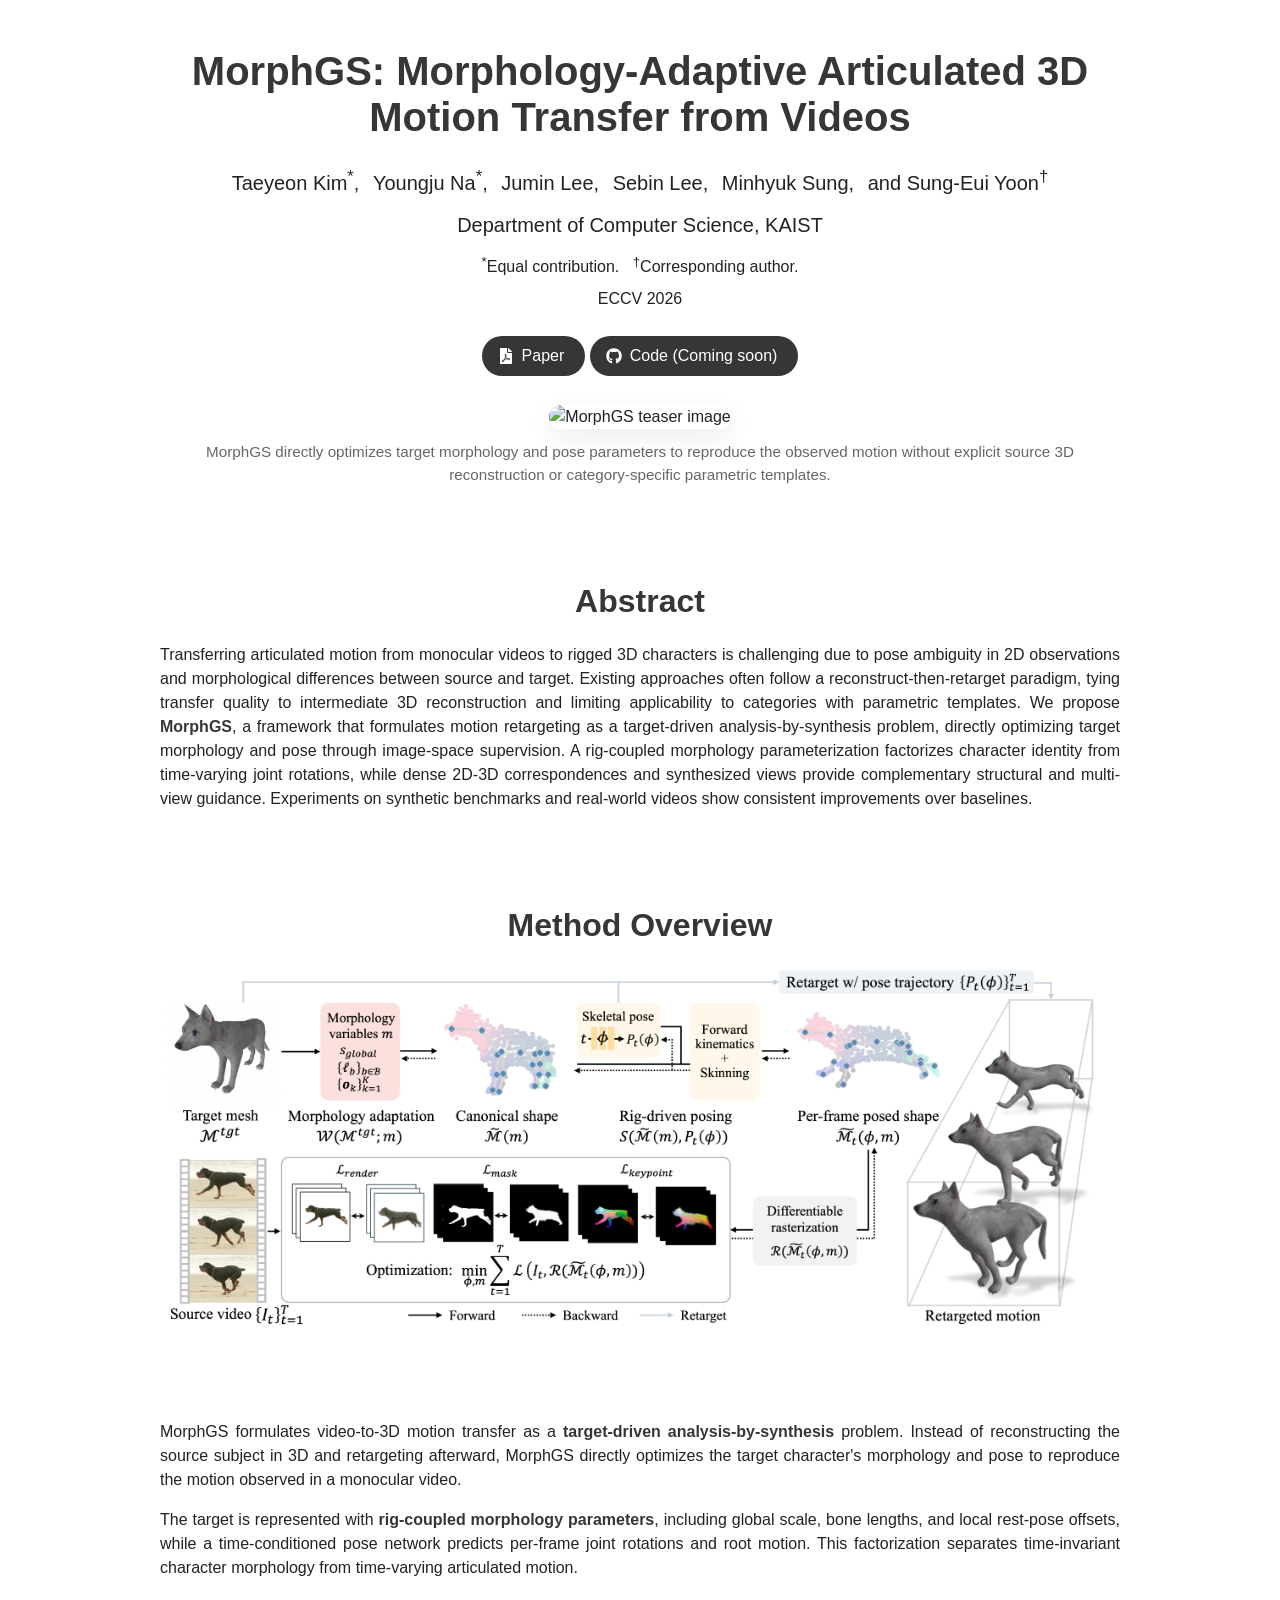
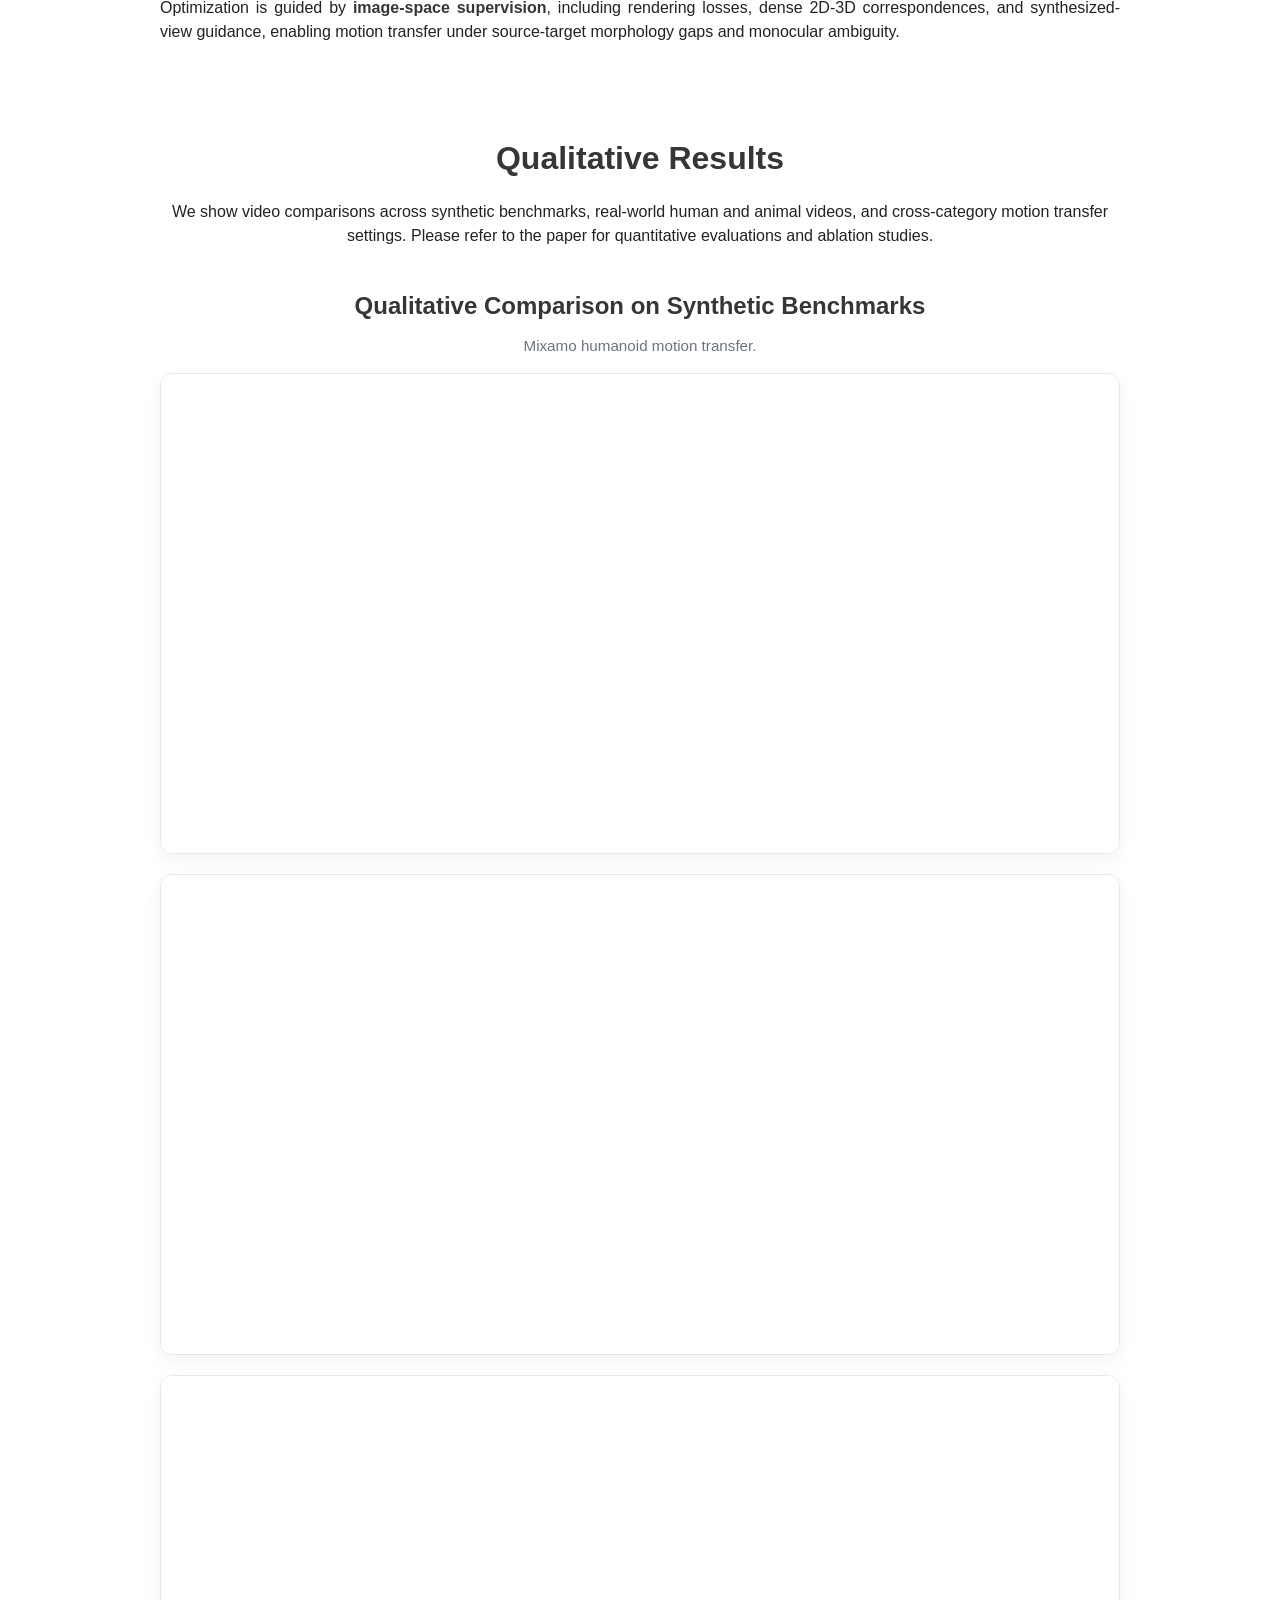
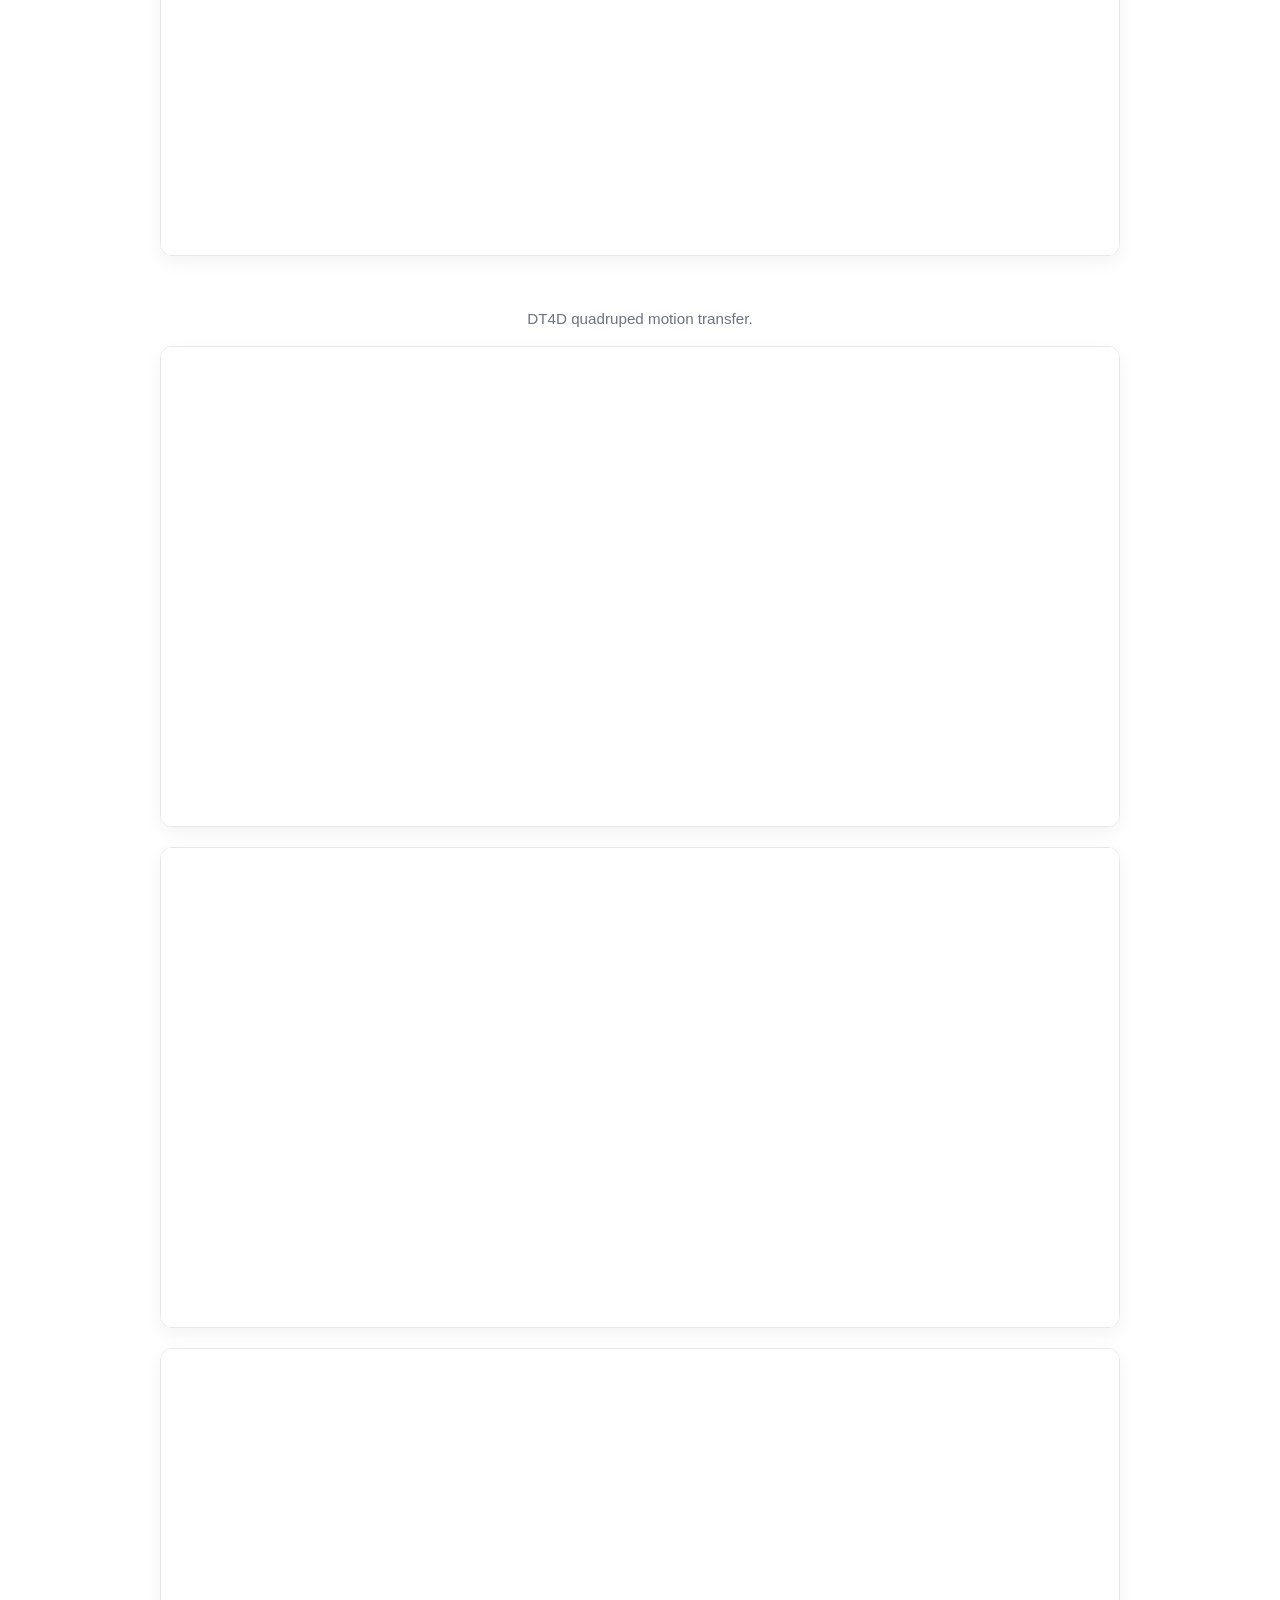
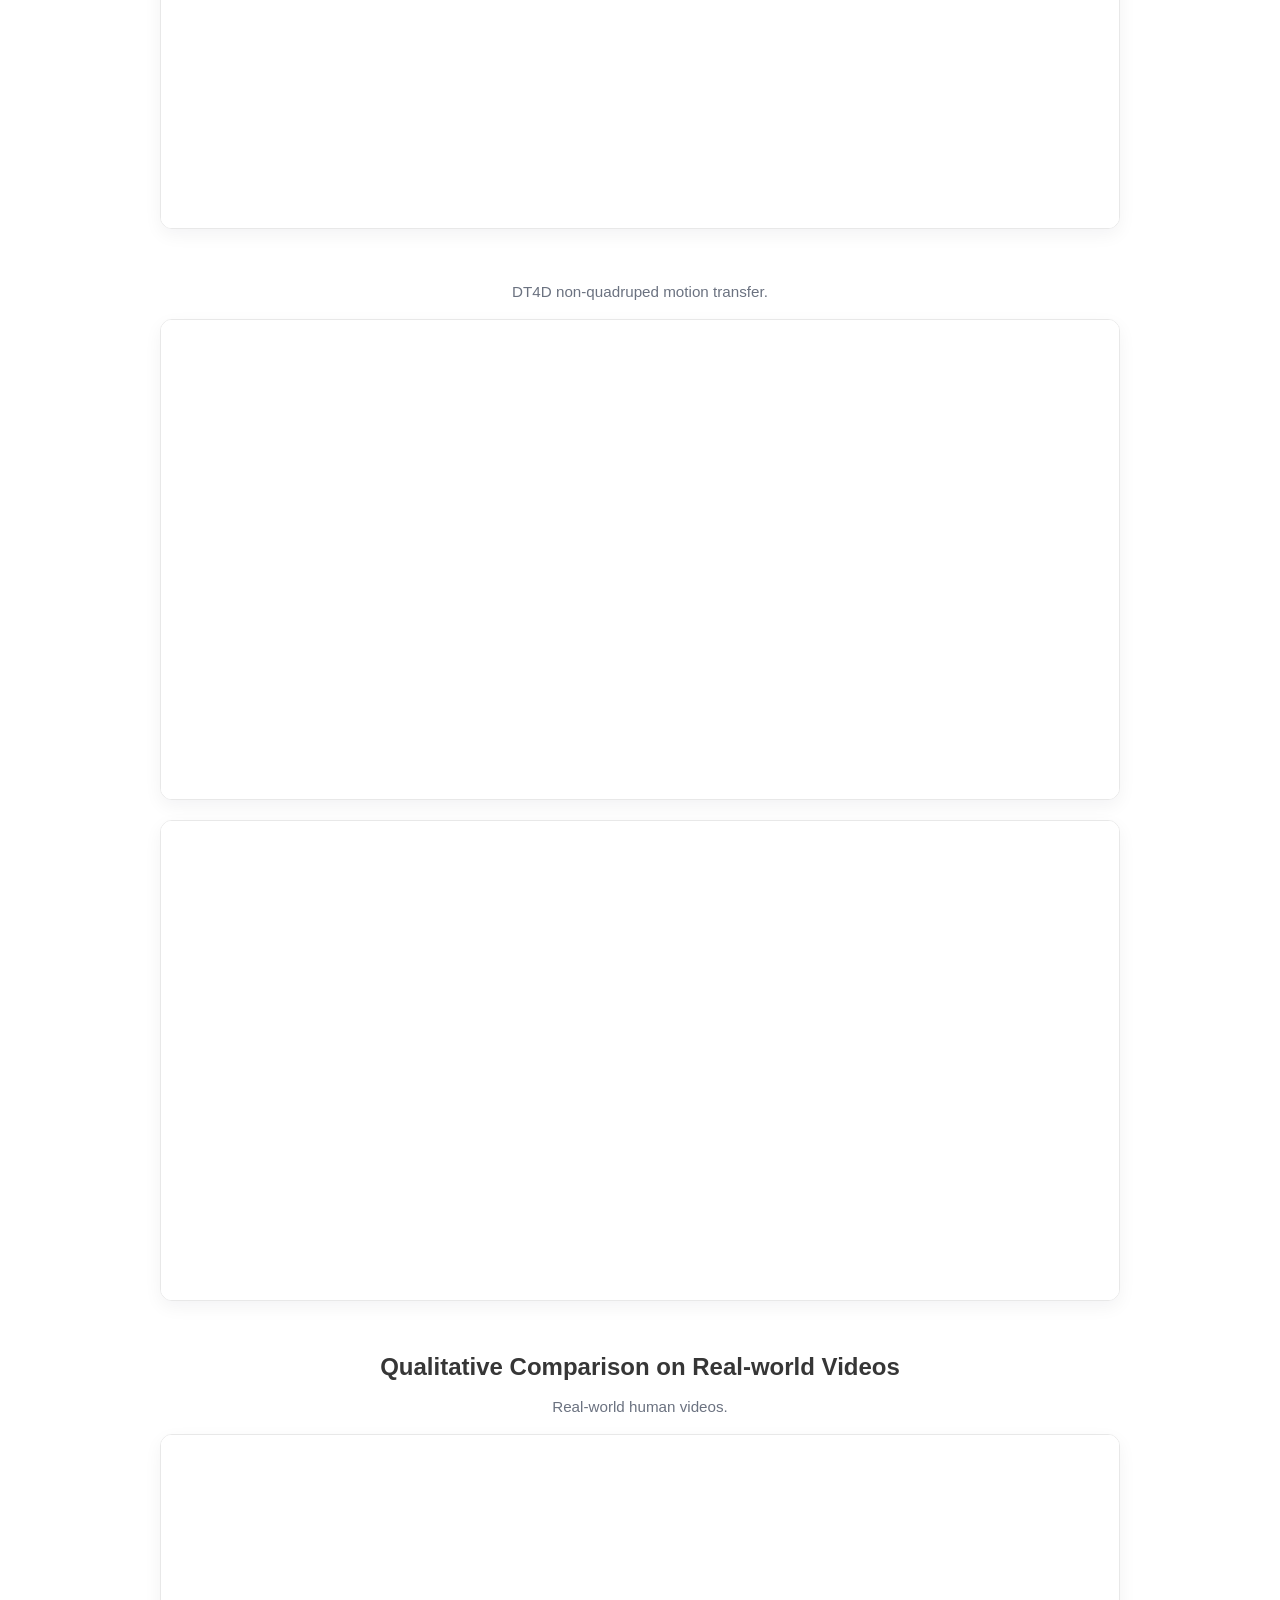
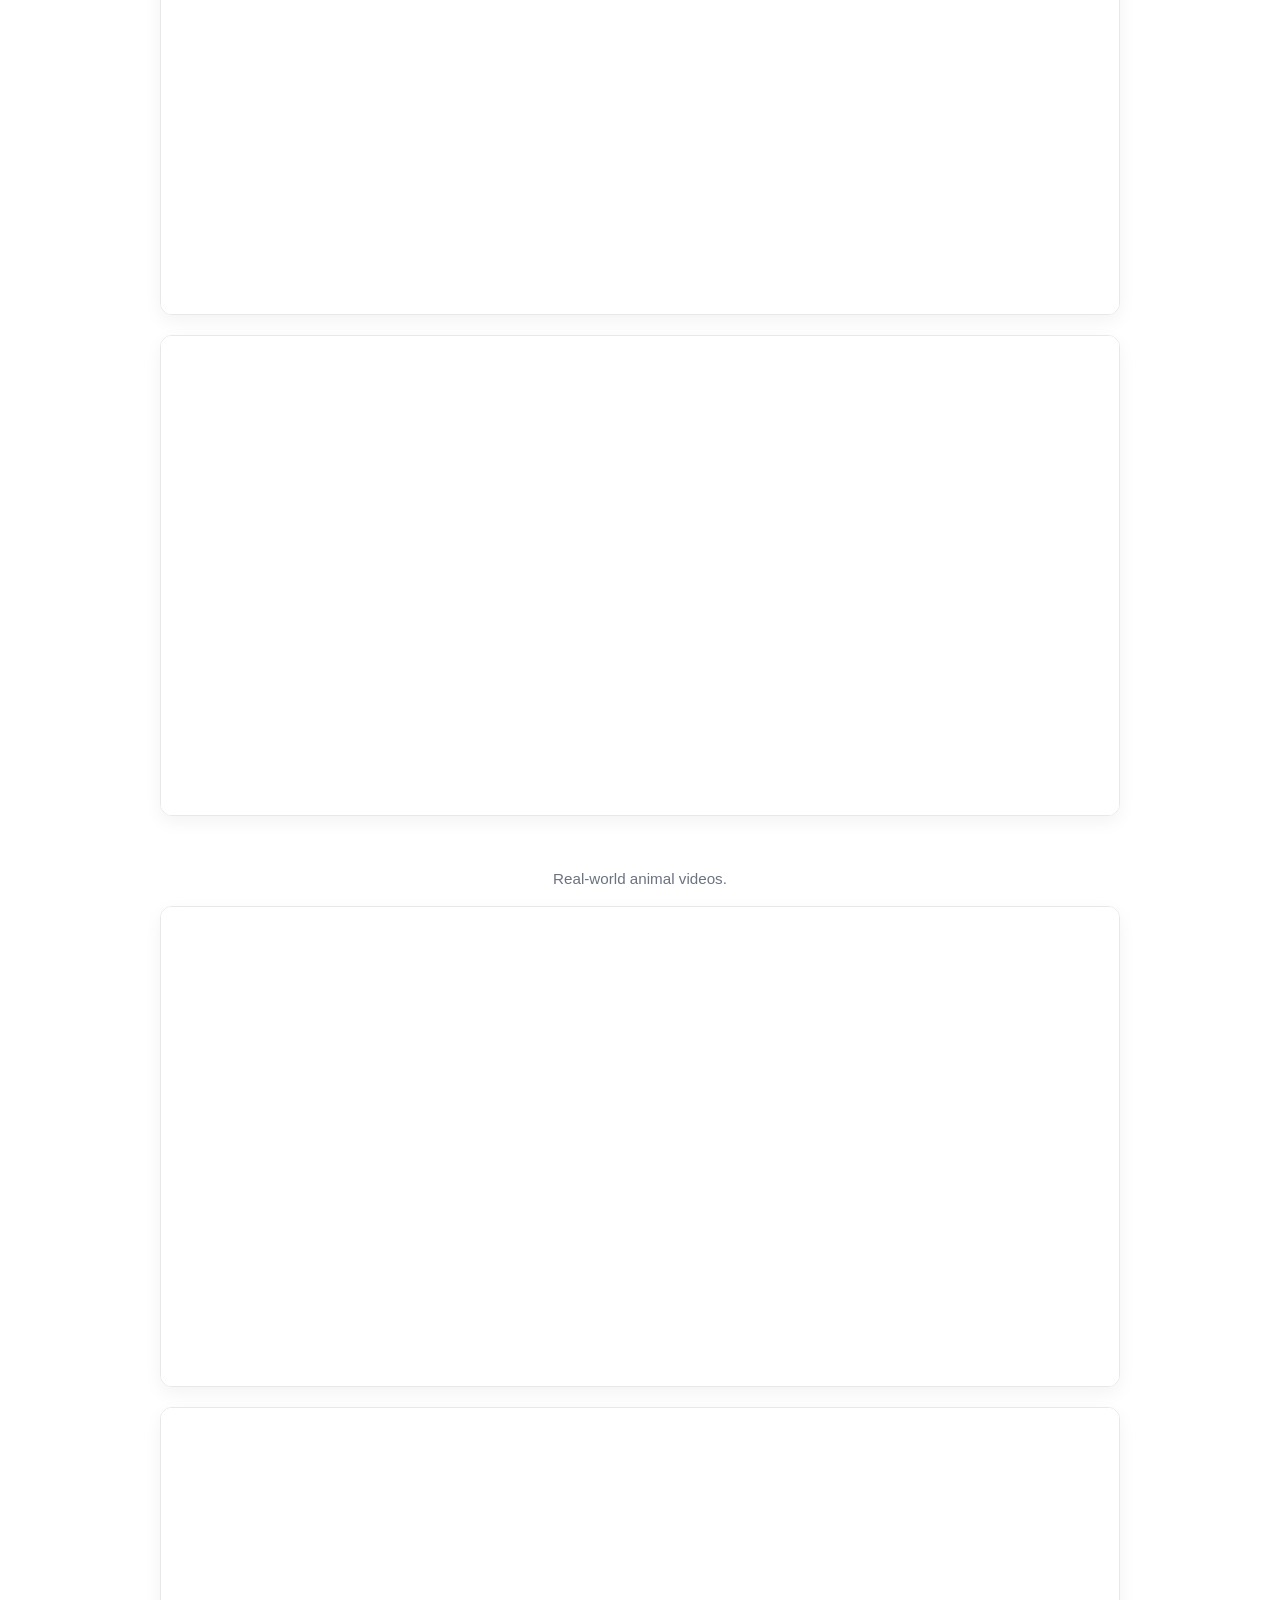
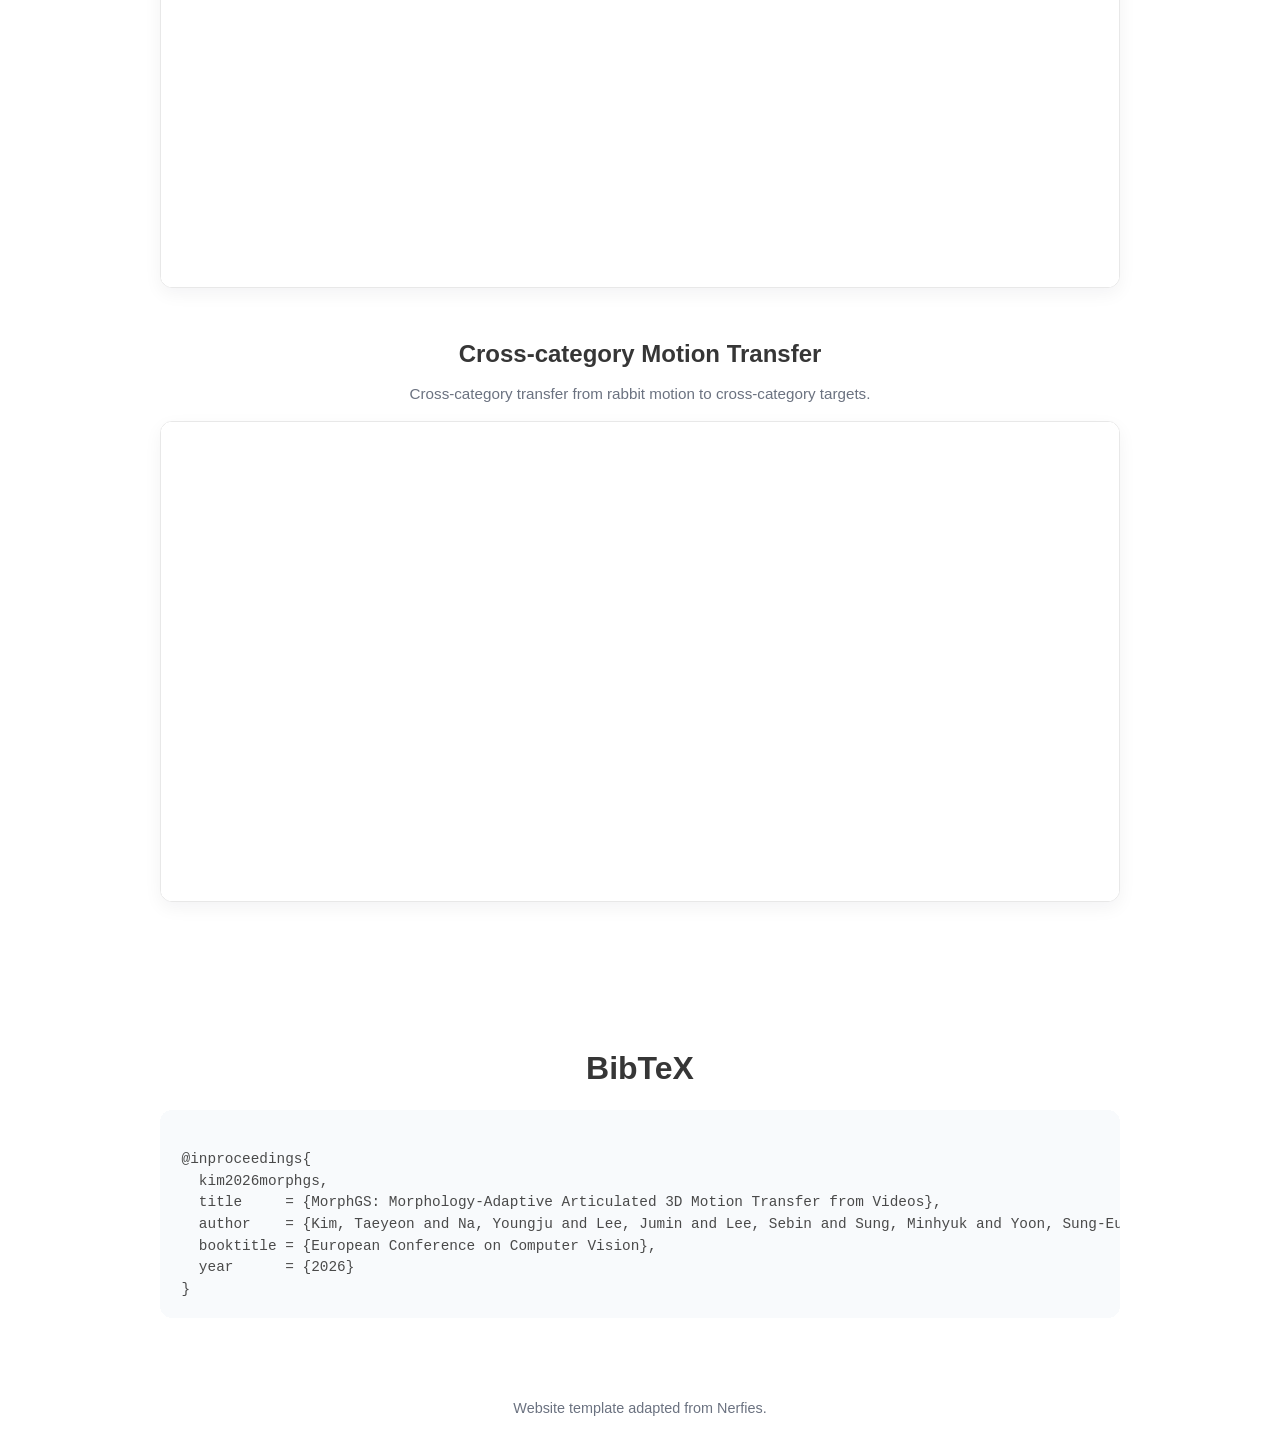
==== MorphGS/index.html @ 06d655d9 "morphgs init" ====
<!DOCTYPE html>
<html>
<head>
  <meta charset="utf-8">
  <meta name="description" content="MorphGS: Morphology-Adaptive Articulated 3D Motion Transfer from Videos">
  <meta name="keywords" content="MorphGS, motion transfer, articulated character animation, video-driven retargeting, 3D Gaussian Splatting">
  <meta name="viewport" content="width=device-width, initial-scale=1">
  <title>MorphGS: Morphology-Adaptive Articulated 3D Motion Transfer from Videos</title>

  <link rel="stylesheet" href="./static/css/bulma.min.css">
  <link rel="stylesheet" href="./static/css/bulma-carousel.min.css">
  <link rel="stylesheet" href="./static/css/bulma-slider.min.css">
  <link rel="stylesheet" href="./static/css/fontawesome.all.min.css">
  <link rel="stylesheet" href="./static/css/index.css">

  <script defer src="./static/js/fontawesome.all.min.js"></script>
  <script src="./static/js/bulma-carousel.min.js"></script>
  <script src="./static/js/bulma-slider.min.js"></script>
  <script src="./static/js/index.js"></script>

  <style>
    body {
      font-family: 'Noto Sans', sans-serif;
      color: #222;
    }

    .publication-title,
    .section-title,
    .comparison-block-title {
      font-family: 'Google Sans', 'Noto Sans', sans-serif;
    }

    .publication-title {
      line-height: 1.15;
      margin-bottom: 0.5rem;
    }

    .publication-authors {
      margin-top: 0.5rem;
      margin-bottom: 0.75rem;
    }

    .author-block {
      display: inline-block;
      margin: 0 0.25rem;
    }

    .publication-links {
      margin-top: 1.25rem;
    }

    .teaser {
      margin-top: 1.5rem;
    }

    .teaser img,
    .teaser video {
      width: 100%;
      border-radius: 14px;
      box-shadow: 0 8px 24px rgba(15, 23, 42, 0.08);
    }

    .teaser-caption {
      color: #666;
      font-size: 0.95rem;
      margin-top: 0.75rem;
    }

    .section-title {
      margin-bottom: 1rem;
    }

    .highlight-box {
      background: #f8fafc;
      border: 1px solid #e5e7eb;
      border-radius: 14px;
      padding: 1.25rem 1.5rem;
      height: 100%;
    }

    .highlight-box h3 {
      font-size: 1.1rem;
      font-weight: 700;
      margin-bottom: 0.5rem;
    }

    .method-placeholder {
      background: #fff;
      border: 1px dashed #cbd5e1;
      border-radius: 14px;
      padding: 2rem;
      text-align: center;
      color: #64748b;
    }

    .comparison-container {
      width: min(96vw, 1000px);
      max-width: 1000px;
    }

    .qualitative-wrapper {
      margin-top: 2rem;
    }

    .comparison-block {
      margin-bottom: 3.25rem;
    }

    .comparison-block-title {
      font-size: 1.35rem;
      font-weight: 700;
      text-align: center;
      margin-bottom: 0.35rem;
    }

    .comparison-block-desc {
      text-align: center;
      color: #6b7280;
      font-size: 0.95rem;
      margin-bottom: 1.5rem;
    }

    .comparison-grid-stack {
      display: flex;
      flex-direction: column;
      gap: 20px;
    }

    .media-panel {
      background: #fff;
      border: 1px solid #e8e8e8;
      border-radius: 12px;
      overflow: hidden;
      box-shadow: 0 6px 18px rgba(15, 23, 42, 0.05);
      width: 100%;
      /* max-width: min(96vw, 1000px); */
      margin: 0 auto;
    }

    .media-box {
      position: relative;
      width: 100%;
      background: #fff;
    }

    .media-box video {
      background: #fff;
      width: 100%;
      height: auto;
      display: block;
      object-fit: contain;
      image-rendering: auto;
      backface-visibility: hidden;
    }

    .bibtex-box {
      background: #f8fafc;
      border-radius: 12px;
      padding: 1.25rem;
      overflow-x: auto;
      font-size: 0.9rem;
    }

    .note-section {
      padding-top: 0;
    }

    footer {
      padding: 2rem 1rem;
      color: #6b7280;
      font-size: 0.9rem;
    }

    @media screen and (max-width: 1280px) {
      .comparison-container { max-width: 1160px; }
    }

    @media screen and (max-width: 1023px) {
      .comparison-container { max-width: 960px; }
    }

    @media screen and (max-width: 768px) {
      .comparison-container { max-width: 100%; }
    }
  </style>
</head>

<body>

<section class="hero">
  <div class="hero-body">
    <div class="container is-max-desktop">
      <div class="columns is-centered">
        <div class="column has-text-centered">
          <h1 class="title is-2 publication-title">
            MorphGS: Morphology-Adaptive Articulated 3D Motion Transfer from Videos
          </h1>

          <div class="is-size-5 publication-authors">
            <span class="author-block">Taeyeon Kim<sup>*</sup>,</span>
            <span class="author-block">Youngju Na<sup>*</sup>,</span>
            <span class="author-block">Jumin Lee,</span>
            <span class="author-block">Sebin Lee,</span>
            <span class="author-block">Minhyuk Sung,</span>
            <span class="author-block">and Sung-Eui Yoon<sup>†</sup></span>
          </div>

          <div class="is-size-5 publication-authors">
            <span class="author-block">Department of Computer Science, KAIST</span>
          </div>

          <div class="is-size-6 has-text-centered" style="margin-top: 0.6rem;">
            <sup>*</sup>Equal contribution.&nbsp;&nbsp;
            <sup>†</sup>Corresponding author.
          </div>

          <div class="is-size-6 publication-authors">
            <span class="author-block">ECCV 2026</span>
          </div>

          <div class="publication-links">
            <span class="link-block">
              <a href="https://arxiv.org/abs/2601.02716" class="external-link button is-normal is-rounded is-dark">
                <span class="icon"><i class="fas fa-file-pdf"></i></span>
                <span>Paper</span>
              </a>
            </span>

            <span class="link-block">
              <a href="https://github.com/xodus777/MorphGS" class="external-link button is-normal is-rounded is-dark">
                <span class="icon"><i class="fab fa-github"></i></span>
                <span>Code (Coming soon)</span>
              </a>
            </span>
          </div>

          <div class="teaser">
            <img src="./static/images/teaser.png" alt="MorphGS teaser image">
            <p class="teaser-caption">
              MorphGS directly optimizes target morphology and pose parameters to reproduce the observed motion without explicit source 3D reconstruction or category-specific parametric templates.
            </p>
          </div>
        </div>
      </div>
    </div>
  </div>
</section>

<!-- <section class="section note-section">
  <div class="container is-max-desktop content">
    <h2 class="title is-3 section-title has-text-centered">Note</h2>
    <div class="content has-text-justified">
      <p>
        This page presents qualitative comparison videos with baseline methods.
        For double-blind review, the page is anonymized and contains no external links.
        All raw videos are available in <code>./static/videos</code>.
        Code and data will be released after the review process.
      </p>
    </div>
  </div>
</section> -->

<section class="section" id="abstract">
  <div class="container is-max-desktop content">
    <h2 class="title is-3 section-title has-text-centered">Abstract</h2>
    <div class="content has-text-justified">
      <p>
        Transferring articulated motion from monocular videos to rigged 3D characters is challenging due to pose ambiguity in 2D observations and morphological differences between source and target. Existing approaches often follow a reconstruct-then-retarget paradigm, tying transfer quality to intermediate 3D reconstruction and limiting applicability to categories with parametric templates. 
        We propose <strong>MorphGS</strong>, a framework that formulates motion retargeting as a target-driven analysis-by-synthesis problem, directly optimizing target morphology and pose through image-space supervision.
        A rig-coupled morphology parameterization factorizes character identity from time-varying joint rotations, while dense 2D-3D correspondences and synthesized views provide complementary structural and multi-view guidance. Experiments on synthetic benchmarks and real-world videos show consistent improvements over baselines.
      </p>
    </div>
  </div>
</section>

<!-- <section class="section" id="highlights">
  <div class="container is-max-desktop">
    <h2 class="title is-3 section-title has-text-centered">Highlights</h2>

    <div class="columns">
      <div class="column">
        <div class="highlight-box">
          <h3>Target-driven Motion Transfer</h3>
          <p>
            MorphGS directly optimizes the target character's morphology and pose
            from monocular video, avoiding explicit source 3D reconstruction.
          </p>
        </div>
      </div>

      <div class="column">
        <div class="highlight-box">
          <h3>Rig-coupled Morphology Adaptation</h3>
          <p>
            MorphGS factorizes time-invariant morphology from time-varying pose
            using bone lengths, global scale, and local rest-pose offsets.
          </p>
        </div>
      </div>

      <div class="column">
        <div class="highlight-box">
          <h3>Image-space Optimization</h3>
          <p>
            Rendering losses, semantic correspondence, and synthesized-view guidance
            jointly supervise morphology and pose from monocular video.
          </p>
          </p>
        </div>
      </div>
    </div>
  </div>
</section> -->

<section class="section" id="method">
  <div class="container is-max-desktop content">
    <h2 class="title is-3 section-title has-text-centered">Method Overview</h2>
    <div class="method">
      <img src="./static/images/methods.png" alt="MorphGS method image">
    </div>
    <div class="content has-text-justified" style="margin-top: 1.5rem;">
      <p>
        MorphGS formulates video-to-3D motion transfer as a 
        <strong>target-driven analysis-by-synthesis</strong> problem. 
        Instead of reconstructing the source subject in 3D and retargeting afterward, 
        MorphGS directly optimizes the target character's morphology and pose to reproduce 
        the motion observed in a monocular video.
      </p>
      <p>
        The target is represented with <strong>rig-coupled morphology parameters</strong>, 
        including global scale, bone lengths, and local rest-pose offsets, while a 
        time-conditioned pose network predicts per-frame joint rotations and root motion. 
        This factorization separates time-invariant character morphology from 
        time-varying articulated motion.
      </p>
      <p>
        Optimization is guided by <strong>image-space supervision</strong>, including 
        rendering losses, dense 2D-3D correspondences, and synthesized-view guidance, 
        enabling motion transfer under source-target morphology gaps and monocular ambiguity.
      </p>
    </div>
  </div>
</section>

<section class="section" id="qualitative-results">
  <div class="container is-max-desktop content">
    <div class="columns is-centered has-text-centered">
      <div class="column is-full">
        <h2 class="title is-3 section-title">Qualitative Results</h2>
        <p>
          We show video comparisons across synthetic benchmarks, real-world human and animal videos,
          and cross-category motion transfer settings. Please refer to the paper for quantitative evaluations and ablation studies.
        </p>
      </div>
    </div>

    <div id="comparison-root" class="qualitative-wrapper"></div>
  </div>
</section>

<section class="section" id="bibtex">
  <div class="container is-max-desktop content">
    <h2 class="title is-3 section-title has-text-centered">BibTeX</h2>
    <pre class="bibtex-box"><code>
@inproceedings{
  kim2026morphgs,
  title     = {MorphGS: Morphology-Adaptive Articulated 3D Motion Transfer from Videos},
  author    = {Kim, Taeyeon and Na, Youngju and Lee, Jumin and Lee, Sebin and Sung, Minhyuk and Yoon, Sung-Eui},
  booktitle = {European Conference on Computer Vision},
  year      = {2026}
}</code></pre>
  </div>
</section>

<footer class="has-text-centered">
  <p>
    Website template adapted from Nerfies.
  </p>
</footer>

<script>
  const comparisonSets = [
    {
      title: 'Qualitative Comparison on Synthetic Benchmarks',
      desc: 'Mixamo humanoid motion transfer.',
      videos: [
        'static/videos/m1_row.mp4',
        'static/videos/m2_row.mp4',
        'static/videos/m3_row.mp4'
      ]
    },
    {
      desc: 'DT4D quadruped motion transfer.',
      videos: [
        'static/videos/d1_row.mp4',
        'static/videos/d2_row.mp4',
        'static/videos/d3_row.mp4',
      ]
    },
    {
      desc: 'DT4D non-quadruped motion transfer.',
      videos: [
        'static/videos/o1_row.mp4',
        'static/videos/o2_row.mp4'
      ]
    },
    {
      title: 'Qualitative Comparison on Real-world Videos',
      desc: 'Real-world human videos.',
      videos: [
        'static/videos/h1_row.mp4',
        'static/videos/h2_row.mp4'
      ]
    },
    {
      desc: 'Real-world animal videos.',
      videos: [
        'static/videos/a1_row.mp4',
        'static/videos/a2_row.mp4'
      ]
    },
    {
      title: 'Cross-category Motion Transfer',
      desc: 'Cross-category transfer from rabbit motion to cross-category targets.',
      videos: [
        'static/videos/cross_row.mp4',
      ]
    }
  ];

  const root = document.getElementById('comparison-root');

  const videoObserver = new IntersectionObserver((entries) => {
    entries.forEach(entry => {
      const video = entry.target;
      if (entry.isIntersecting) {
        const playPromise = video.play();
        if (playPromise !== undefined) {
          playPromise.catch(() => {});
        }
      } else {
        video.pause();
      }
    });
  }, {
    rootMargin: '0px',
    threshold: 0.1
  });

  function createVideoPanel(src) {
    const panel = document.createElement('div');
    panel.className = 'media-panel';

    const box = document.createElement('div');
    box.className = 'media-box';

    const video = document.createElement('video');
    video.className = 'observe-video';
    video.loop = true;
    video.muted = true;
    video.defaultMuted = true;
    video.playsInline = true;
    video.preload = 'metadata';
    video.controls = false;

    video.setAttribute('loop', '');
    video.setAttribute('muted', '');
    video.setAttribute('playsinline', '');
    video.setAttribute('webkit-playsinline', '');

    // Keep controls hidden even on hover.
    video.controls = false;

    const source = document.createElement('source');
    source.src = src;
    source.type = 'video/mp4';

    video.appendChild(source);
    box.appendChild(video);
    panel.appendChild(box);

    return panel;
  }

  comparisonSets.forEach((set) => {
    const block = document.createElement('div');
    block.className = 'comparison-block';

    if (set.title) {
      const title = document.createElement('h3');
      title.className = 'comparison-block-title';
      title.textContent = set.title;
      block.appendChild(title);
    }

    const desc = document.createElement('p');
    desc.className = 'comparison-block-desc';
    desc.textContent = set.desc;

    const stack = document.createElement('div');
    stack.className = 'comparison-grid-stack';

    set.videos.forEach((videoSrc) => {
      stack.appendChild(createVideoPanel(videoSrc));
    });

    block.appendChild(desc);
    block.appendChild(stack);
    root.appendChild(block);
  });

  window.addEventListener('load', () => {
    document.querySelectorAll('video.observe-video').forEach(v => {
      videoObserver.observe(v);
    });
  });
</script>

</body>
</html>
---- MorphGS/static/css/index.css ----
body {
    font-family: 'Noto Sans', sans-serif;
  }
  
  .small-image {
    width: 20%; /* Adjust as necessary */
    height: auto; /* Maintains aspect ratio */
  }
  
  .videoMerge {
    position: relative;
    top: 0;
    left: 0;
    z-index: 10;
    width: 50%;
    display: block;
    margin: 0 auto;
    background-size: cover;
  }
  
  
  .footer .icon-link {
    font-size: 25px;
    color: #000;
  }
  
  .link-block a {
    margin-top: 5px;
    margin-bottom: 5px;
  }
  
  .dnerf {
    font-variant: small-caps;
  }
  
  
  .teaser .hero-body {
    padding-top: 0;
    padding-bottom: 3rem;
  }
  
  .teaser {
    font-family: 'Google Sans', sans-serif;
  }
  
  
  .publication-title {}
  
  .publication-banner {
    max-height: parent;
  
  }
  
  .publication-banner video {
    position: relative;
    left: auto;
    top: auto;
    transform: none;
    object-fit: fit;
  }
  
  .publication-header .hero-body {}
  
  .publication-title {
    font-family: 'Google Sans', sans-serif;
  }
  
  .publication-authors {
    font-family: 'Google Sans', sans-serif;
  }
  
  .publication-venue {
    color: #555;
    width: fit-content;
    font-weight: bold;
  }
  
  .publication-awards {
    color: #ff3860;
    width: fit-content;
    font-weight: bolder;
  }
  
  .publication-authors {}
  
  .publication-authors a {
    color: hsl(204, 86%, 53%) !important;
  }
  
  .publication-authors a:hover {
    text-decoration: underline;
  }
  
  .author-block {
    display: inline-block;
  }
  
  .publication-banner img {}
  
  .publication-authors {
    /*color: #4286f4;*/
  }
  
  .publication-video {
    position: relative;
    width: 100%;
    height: 0;
    padding-bottom: 56.25%;
  
    overflow: hidden;
    border-radius: 10px !important;
  }
  
  
  .publication-video iframe {
    position: absolute;
    top: 0;
    left: 0;
    width: 100%;
    height: 100%;
  }
  
  .publication-body img {}
  
  .results-carousel {
    overflow: hidden;
  }
  
  .results-carousel .item {
    margin: 5px;
    overflow: hidden;
    border: 1px solid #bbb;
    border-radius: 10px;
    padding: 0;
    font-size: 0;
  }
  
  .results-carousel video {
    margin: 0;
  }
  
  
  .interpolation-panel {
    background: #f5f5f5;
    border-radius: 10px;
  }
  
  .interpolation-panel .interpolation-image {
    width: 100%;
    border-radius: 5px;
  }
  
  .interpolation-video-column {}
  
  .interpolation-panel .slider {
    margin: 0 !important;
  }
  
  .interpolation-panel .slider {
    margin: 0 !important;
  }
  
  #interpolation-image-wrapper {
    width: 100%;
  }
  
  #interpolation-image-wrapper img {
    border-radius: 5px;
  }
  
  
  /**
  
  Video Comaprison
  
  **/
  
  .video-container video {
    width: 480px; /* Adjust width as needed */
    height: 270px; /* Adjust height as needed */
    object-fit: cover; /* This ensures the video covers the set width/height, may cut off some parts */
  }

  .video-compare-container {
    display: inline-block;
    line-height: 0;
    position: relative;
    width: 100%;
    padding-top: 42.3%;
  }
  
  .video-compare-container>video {
    width: 100%;
    position: absolute;
    top: 0;
    height: 100%;
  }
  
  .video-clipper {
    width: 50%;
    position: absolute;
    top: 0;
    bottom: 0;
    overflow: hidden;
  }
  
  .video-clipper video {
    max-width: none;
    /*width: 200%;*/
    position: absolute;
    height: 100%;
  }
  
  
  
  /**
  
  Video Comaprison
  
  **/
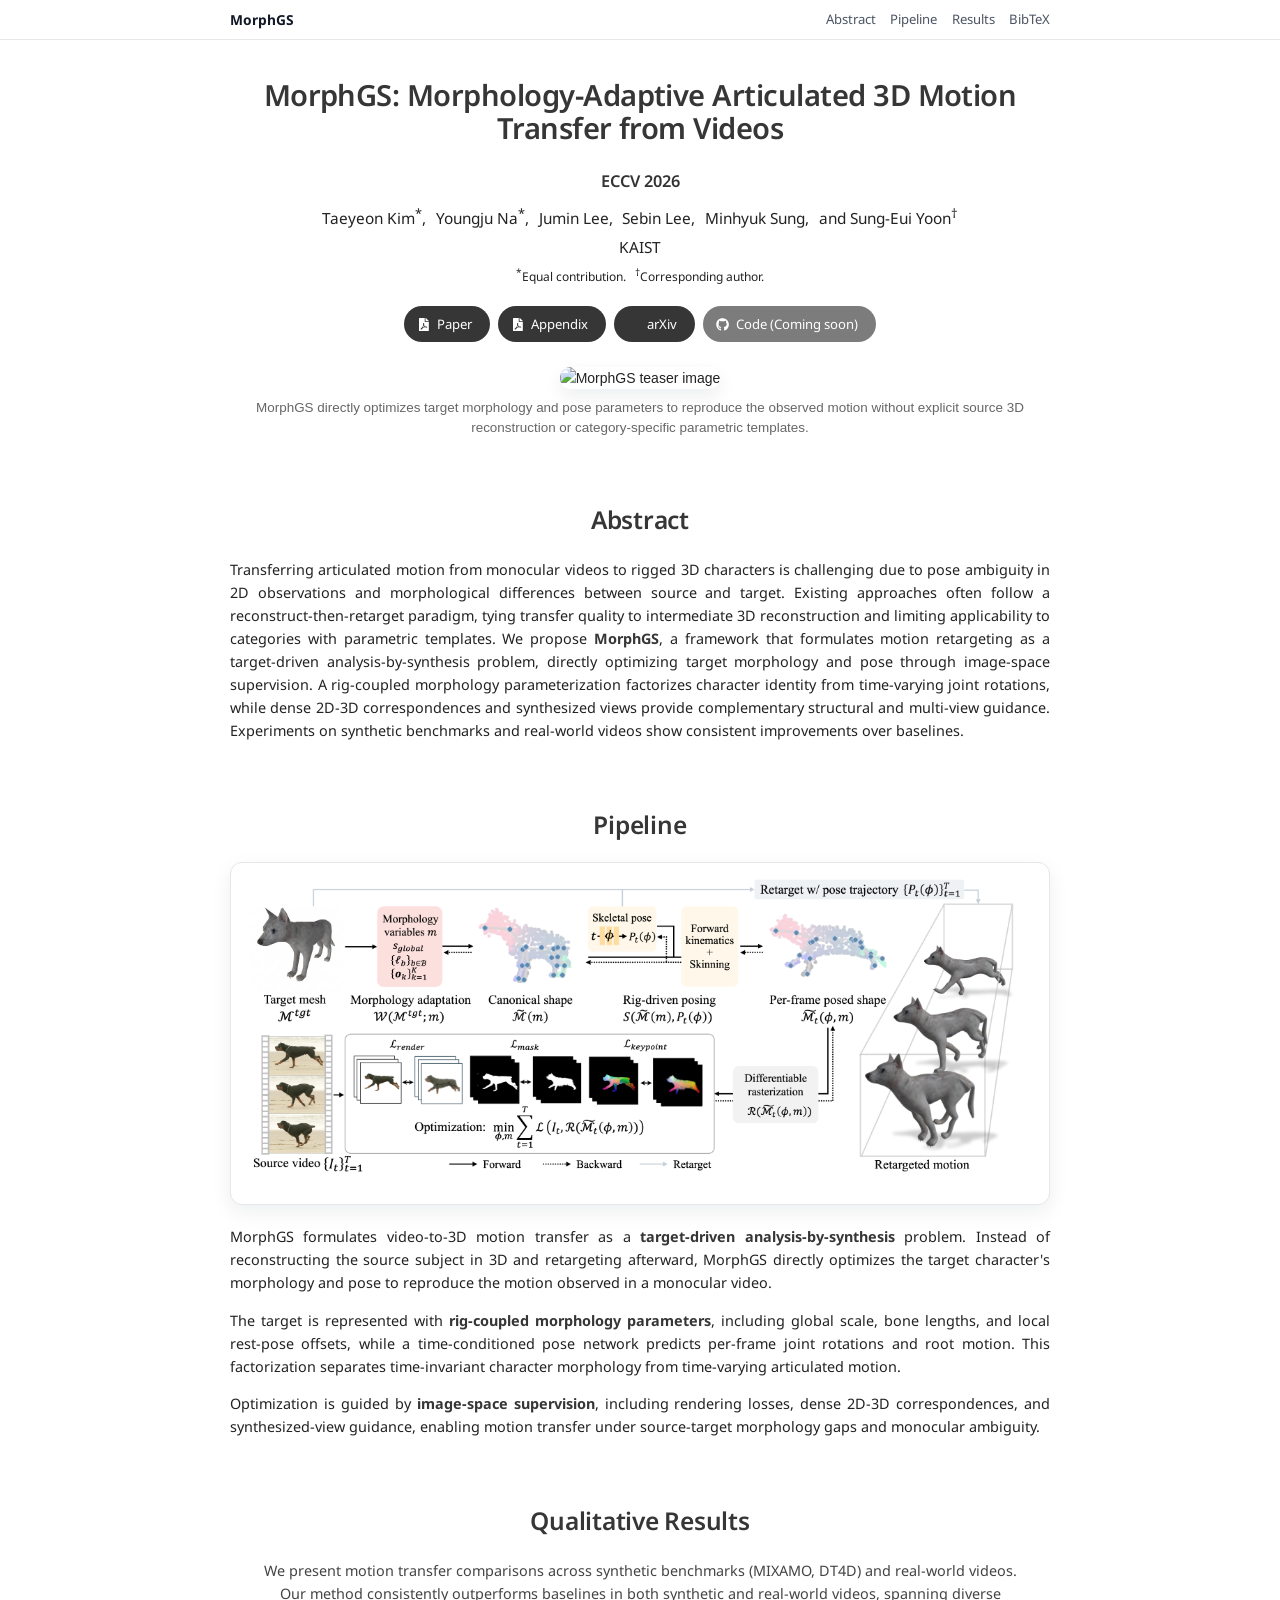
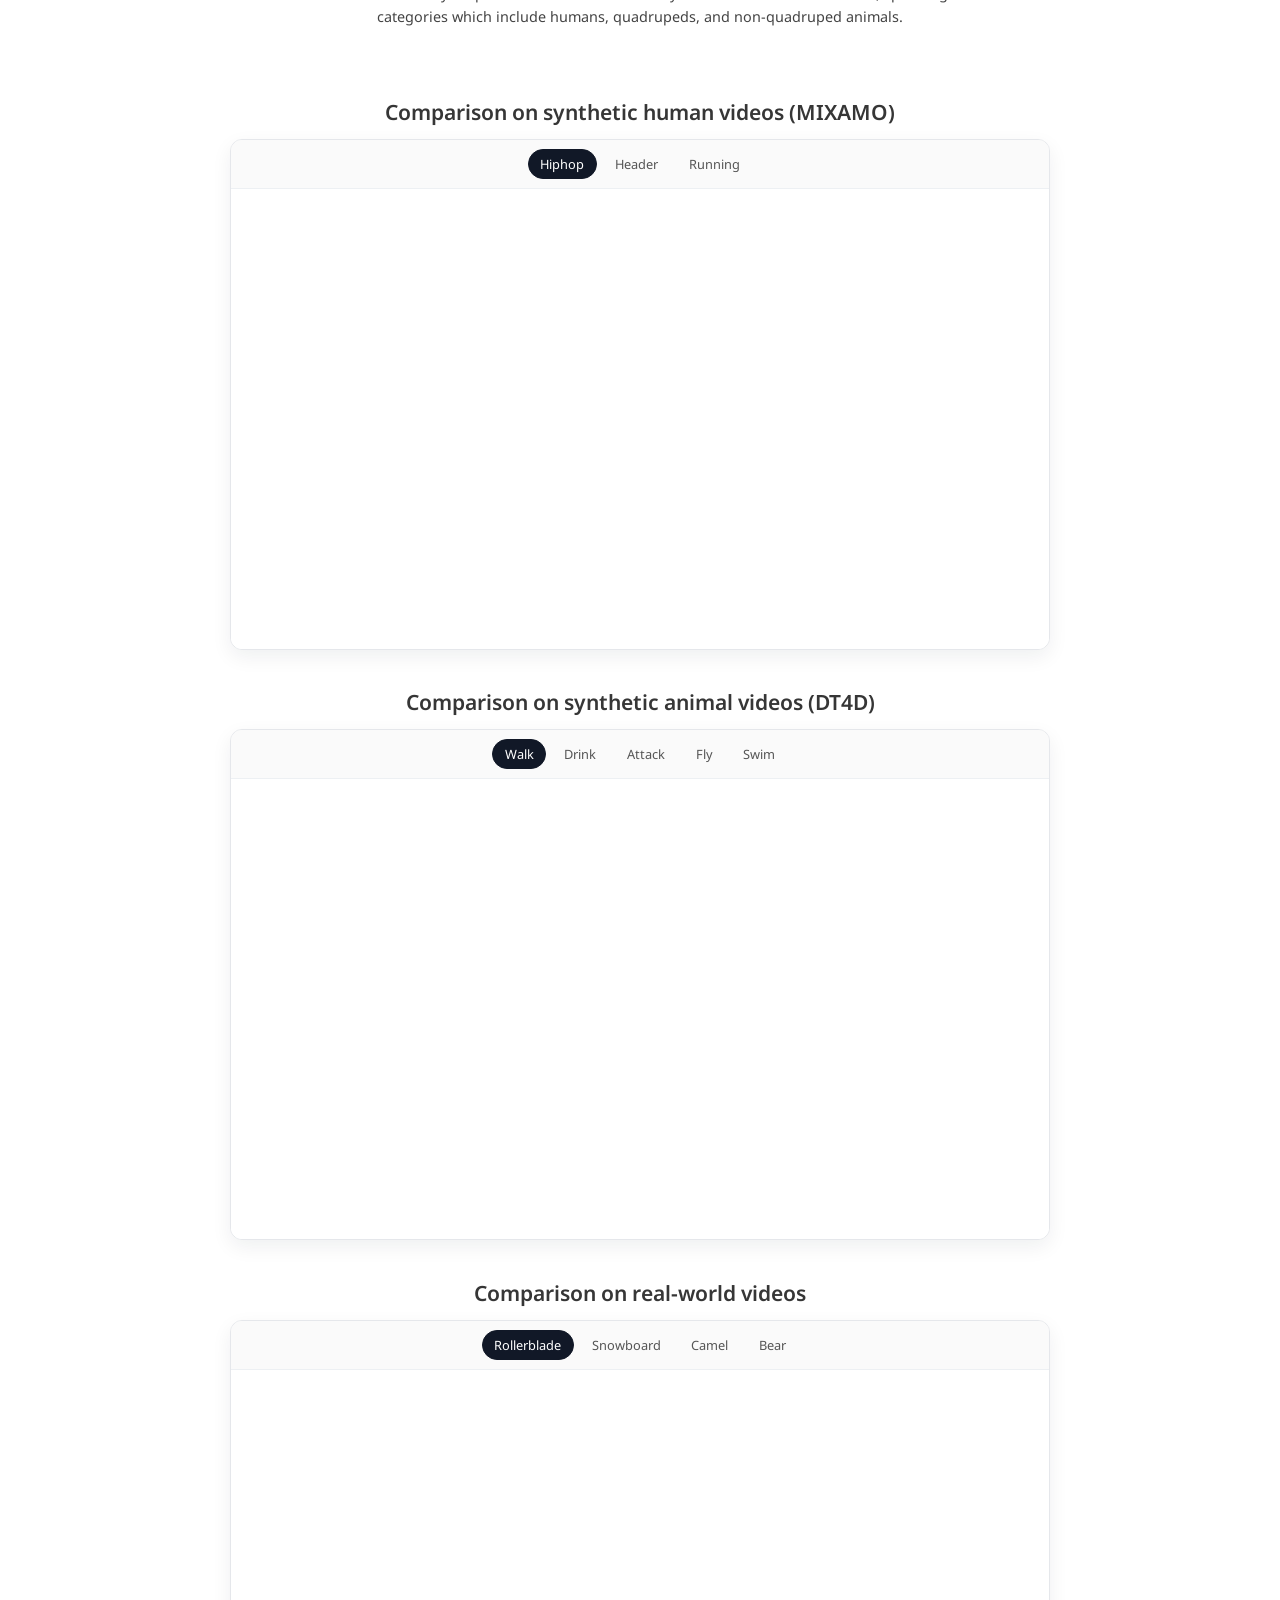
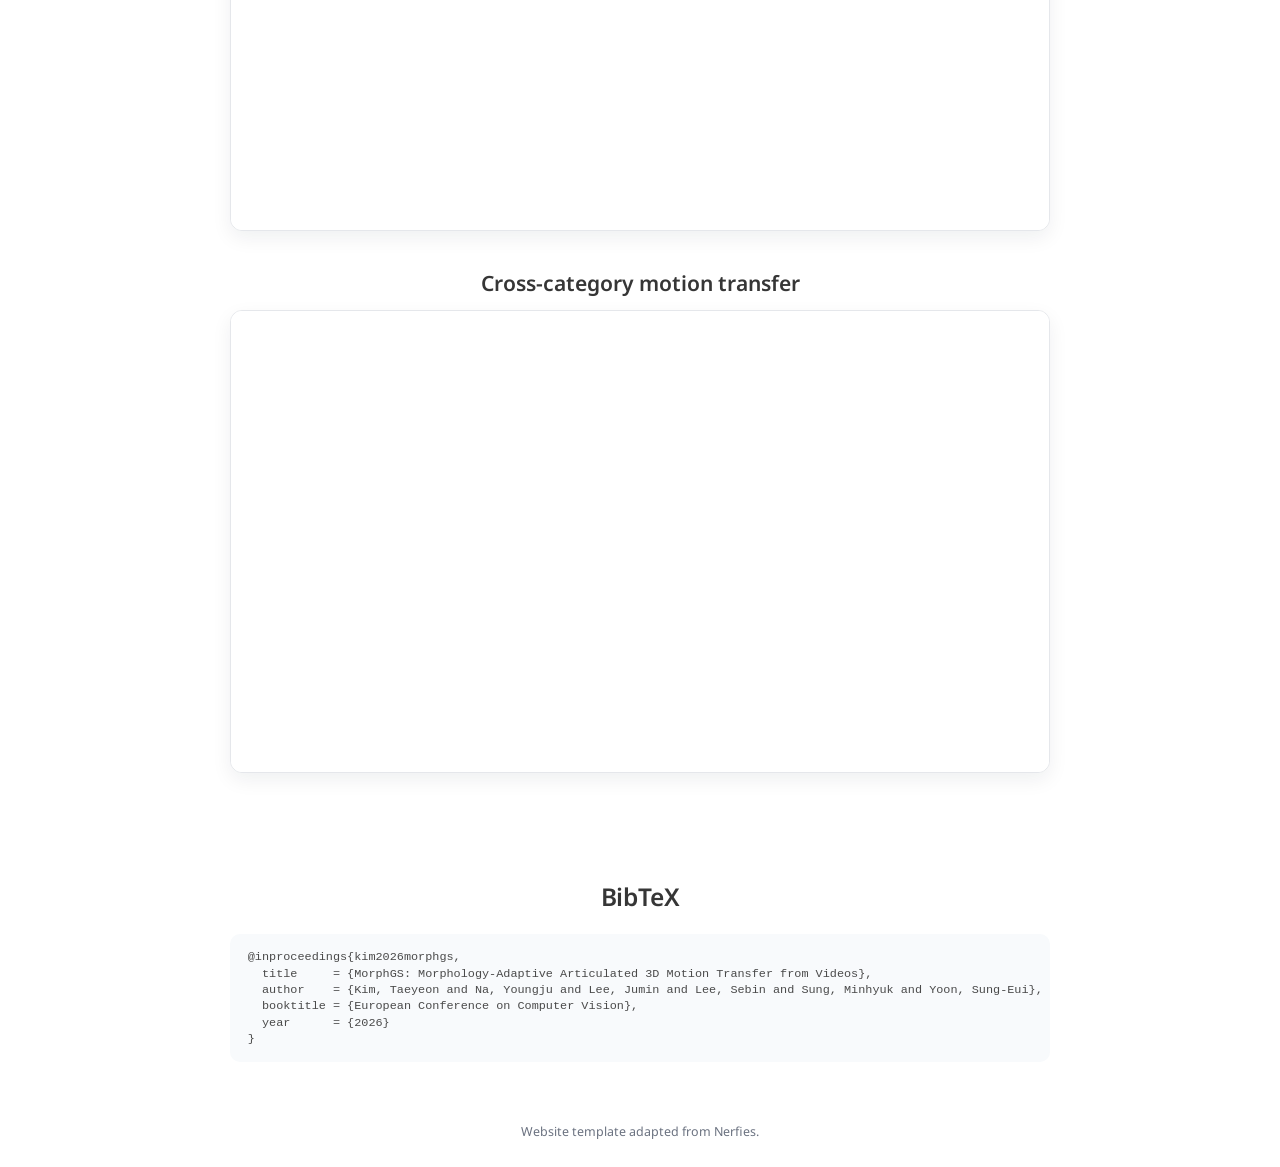
==== commit 2497308e: "update" ====
--- a/MorphGS/index.html
+++ b/MorphGS/index.html
@@ -5,7 +5,10 @@
   <meta name="description" content="MorphGS: Morphology-Adaptive Articulated 3D Motion Transfer from Videos">
   <meta name="keywords" content="MorphGS, motion transfer, articulated character animation, video-driven retargeting, 3D Gaussian Splatting">
   <meta name="viewport" content="width=device-width, initial-scale=1">
+
   <title>MorphGS: Morphology-Adaptive Articulated 3D Motion Transfer from Videos</title>
+
+  <link href="https://fonts.googleapis.com/css?family=Google+Sans|Noto+Sans|Castoro" rel="stylesheet">
 
   <link rel="stylesheet" href="./static/css/bulma.min.css">
   <link rel="stylesheet" href="./static/css/bulma-carousel.min.css">
@@ -18,185 +21,497 @@
   <script src="./static/js/bulma-slider.min.js"></script>
   <script src="./static/js/index.js"></script>
 
+  <link rel="stylesheet" href="https://cdn.jsdelivr.net/gh/jpswalsh/academicons@1/css/academicons.min.css">
+
   <style>
     body {
-      font-family: 'Noto Sans', sans-serif;
+      font-family: 'Noto Sans', Arial, sans-serif;
       color: #222;
+      font-size: 14px;
+      line-height: 1.58;
+      background: #fff;
+    }
+
+    .page-container {
+      max-width: 860px;
+      margin: 0 auto;
+      padding-left: 1.25rem;
+      padding-right: 1.25rem;
     }
 
     .publication-title,
+    .publication-venue,
     .section-title,
-    .comparison-block-title {
+    .result-category-title {
       font-family: 'Google Sans', 'Noto Sans', sans-serif;
     }
 
     .publication-title {
-      line-height: 1.15;
-      margin-bottom: 0.5rem;
+      font-size: 1.82rem;
+      line-height: 1.14;
+      letter-spacing: -0.018em;
+      margin-bottom: 0.35rem;
+      text-align: center;
+    }
+
+    .publication-venue {
+      display: block;
+      width: 100%;
+      text-align: center;
+      font-size: 1.02rem;
+      font-weight: 600;
+      color: #333;
+      margin-top: 0.25rem;
+      margin-bottom: 0.65rem;
     }
 
     .publication-authors {
-      margin-top: 0.5rem;
-      margin-bottom: 0.75rem;
+      font-family: 'Google Sans', 'Noto Sans', sans-serif;
+      font-size: 0.96rem;
+      line-height: 1.38;
+      margin-top: 0.35rem;
+      margin-bottom: 0.45rem;
+      text-align: center;
     }
 
     .author-block {
       display: inline-block;
-      margin: 0 0.25rem;
+      margin: 0 0.18rem;
     }
 
     .publication-links {
-      margin-top: 1.25rem;
+      margin-top: 0.9rem;
+      display: flex;
+      justify-content: center;
+      align-items: center;
+      gap: 0.55rem;
+      flex-wrap: wrap;
+    }
+
+    .publication-links .link-block {
+      display: inline-flex;
+      align-items: center;
+    }
+
+    .publication-links .button {
+      display: inline-flex;
+      align-items: center;
+      justify-content: center;
+      height: 2.25rem;
+      line-height: 1;
+      font-size: 0.82rem;
+    }
+
+    .publication-links .icon {
+      display: inline-flex;
+      align-items: center;
+      justify-content: center;
+    }
+
+    .hero-body {
+      padding-top: 2.4rem;
+      padding-bottom: 2.1rem;
     }
 
     .teaser {
-      margin-top: 1.5rem;
+      margin-top: 1.2rem;
     }
 
     .teaser img,
     .teaser video {
       width: 100%;
-      border-radius: 14px;
-      box-shadow: 0 8px 24px rgba(15, 23, 42, 0.08);
+      border-radius: 12px;
+      box-shadow: 0 7px 18px rgba(15, 23, 42, 0.075);
     }
 
     .teaser-caption {
       color: #666;
-      font-size: 0.95rem;
-      margin-top: 0.75rem;
+      font-size: 0.84rem;
+      line-height: 1.48;
+      margin-top: 0.6rem;
+    }
+
+    .section {
+      padding-top: 2.15rem;
+      padding-bottom: 2.15rem;
     }
 
     .section-title {
-      margin-bottom: 1rem;
-    }
-
-    .highlight-box {
-      background: #f8fafc;
+      font-size: 1.38rem;
+      letter-spacing: -0.01em;
+      margin-bottom: 0.8rem;
+    }
+
+    .content p {
+      font-size: 0.9rem;
+      line-height: 1.6;
+    }
+
+    .pipeline-card {
+      background: #fff;
       border: 1px solid #e5e7eb;
-      border-radius: 14px;
-      padding: 1.25rem 1.5rem;
-      height: 100%;
-    }
-
-    .highlight-box h3 {
-      font-size: 1.1rem;
-      font-weight: 700;
-      margin-bottom: 0.5rem;
-    }
-
-    .method-placeholder {
-      background: #fff;
-      border: 1px dashed #cbd5e1;
-      border-radius: 14px;
-      padding: 2rem;
+      border-radius: 12px;
+      padding: 0.85rem;
+      box-shadow: 0 7px 20px rgba(15, 23, 42, 0.07);
+      margin-top: 0.8rem;
+      margin-bottom: 1.25rem;
+    }
+
+    .pipeline-image-crop {
+      overflow: hidden;
+      border-radius: 8px;
+    }
+
+    .pipeline-image-crop img {
+      width: 100%;
+      display: block;
+      border-radius: 8px;
+      margin-bottom: -34px;
+    }
+
+    .results-intro {
+      max-width: 760px;
+      margin: 0 auto 1.6rem;
       text-align: center;
-      color: #64748b;
-    }
-
-    .comparison-container {
-      width: min(96vw, 1000px);
-      max-width: 1000px;
-    }
-
-    .qualitative-wrapper {
-      margin-top: 2rem;
-    }
-
-    .comparison-block {
-      margin-bottom: 3.25rem;
-    }
-
-    .comparison-block-title {
-      font-size: 1.35rem;
+      color: #444;
+    }
+
+    .result-category {
+      margin-top: 2.2rem;
+      margin-bottom: 2.6rem;
+    }
+
+    .result-category-title {
+      font-size: 1.13rem;
       font-weight: 700;
       text-align: center;
-      margin-bottom: 0.35rem;
-    }
-
-    .comparison-block-desc {
+      margin-bottom: 0.3rem;
+    }
+
+    .result-category-desc {
       text-align: center;
-      color: #6b7280;
-      font-size: 0.95rem;
-      margin-bottom: 1.5rem;
-    }
-
-    .comparison-grid-stack {
+      color: #666;
+      font-size: 0.84rem;
+      margin-bottom: 0.9rem;
+      line-height: 1.45;
+    }
+
+    .video-card {
+      background: #fff;
+      border: 1px solid #e5e7eb;
+      border-radius: 12px;
+      box-shadow: 0 7px 20px rgba(15, 23, 42, 0.065);
+      overflow: hidden;
+    }
+
+    .scene-tabs {
       display: flex;
-      flex-direction: column;
-      gap: 20px;
-    }
-
-    .media-panel {
+      flex-wrap: wrap;
+      justify-content: center;
+      align-items: center;
+      gap: 0.35rem;
+      padding: 0.55rem 0.65rem;
+      border-bottom: 1px solid #edf0f3;
+      background: #fafafa;
+      text-align: center;
+    }
+
+    .scene-tab {
+      border: 1px solid transparent;
+      background: transparent;
+      color: #555;
+      border-radius: 999px;
+      padding: 0.32rem 0.72rem;
+      font-family: 'Google Sans', 'Noto Sans', sans-serif;
+      font-size: 0.8rem;
+      cursor: pointer;
+      transition: all 0.15s ease;
+    }
+
+    .scene-tab:hover {
+      background: #f1f5f9;
+      color: #111827;
+    }
+
+    .scene-tab.active {
+      background: #111827;
+      color: #fff;
+      border-color: #111827;
+    }
+
+    .video-body {
+      position: relative;
+      height: 360px;
       background: #fff;
-      border: 1px solid #e8e8e8;
-      border-radius: 12px;
       overflow: hidden;
-      box-shadow: 0 6px 18px rgba(15, 23, 42, 0.05);
+      cursor: zoom-in;
+    }
+
+    .media-box {
       width: 100%;
-      /* max-width: min(96vw, 1000px); */
-      margin: 0 auto;
-    }
-
-    .media-box {
-      position: relative;
+      height: 100%;
+      background: #fff;
+    }
+
+    .media-box video {
       width: 100%;
-      background: #fff;
-    }
-
-    .media-box video {
-      background: #fff;
-      width: 100%;
-      height: auto;
+      height: 100%;
       display: block;
       object-fit: contain;
-      image-rendering: auto;
-      backface-visibility: hidden;
+      background: #fff;
+      pointer-events: none;
+    }
+
+    .zoom-overlay {
+      position: absolute;
+      inset: 0;
+      display: flex;
+      align-items: center;
+      justify-content: center;
+      background: rgba(15, 23, 42, 0.18);
+      opacity: 0;
+      transition: opacity 0.15s ease;
+      pointer-events: none;
+    }
+
+    .video-body:hover .zoom-overlay {
+      opacity: 1;
+    }
+
+    .zoom-icon {
+      width: 2.45rem;
+      height: 2.45rem;
+      border-radius: 999px;
+      background: rgba(255, 255, 255, 0.93);
+      color: #111827;
+      display: flex;
+      align-items: center;
+      justify-content: center;
+      box-shadow: 0 5px 16px rgba(15, 23, 42, 0.22);
+      font-size: 1rem;
+    }
+
+    .video-modal {
+      position: fixed;
+      inset: 0;
+      z-index: 9999;
+      display: none;
+      align-items: center;
+      justify-content: center;
+      background: rgba(15, 23, 42, 0.82);
+      padding: 2rem;
+    }
+
+    .video-modal.active {
+      display: flex;
+    }
+
+    .video-modal-content {
+      position: relative;
+      width: min(92vw, 1200px);
+      max-height: 88vh;
+    }
+
+    .video-modal-content video {
+      width: 100%;
+      max-height: 88vh;
+      display: block;
+      object-fit: contain;
+      background: #fff;
+      border-radius: 10px;
+      box-shadow: 0 12px 36px rgba(0, 0, 0, 0.35);
+    }
+
+    .video-modal-close {
+      position: absolute;
+      top: -2.6rem;
+      right: 0;
+      border: none;
+      background: transparent;
+      color: #fff;
+      font-size: 1.8rem;
+      cursor: pointer;
+      line-height: 1;
     }
 
     .bibtex-box {
+      font-family: 'Menlo', 'Consolas', monospace;
       background: #f8fafc;
-      border-radius: 12px;
-      padding: 1.25rem;
+      border-radius: 10px;
+      padding: 1rem;
       overflow-x: auto;
-      font-size: 0.9rem;
-    }
-
-    .note-section {
-      padding-top: 0;
+      font-size: 0.74rem;
+      line-height: 1.38;
     }
 
     footer {
-      padding: 2rem 1rem;
+      padding: 1.6rem 1rem;
       color: #6b7280;
-      font-size: 0.9rem;
-    }
-
-    @media screen and (max-width: 1280px) {
-      .comparison-container { max-width: 1160px; }
-    }
-
-    @media screen and (max-width: 1023px) {
-      .comparison-container { max-width: 960px; }
+      font-size: 0.78rem;
     }
 
     @media screen and (max-width: 768px) {
-      .comparison-container { max-width: 100%; }
-    }
+      body {
+        font-size: 13.5px;
+      }
+
+      .page-container {
+        max-width: 100%;
+        padding-left: 1rem;
+        padding-right: 1rem;
+      }
+
+      .publication-title {
+        font-size: 1.45rem;
+      }
+
+      .publication-venue {
+        font-size: 0.92rem;
+      }
+
+      .publication-authors {
+        font-size: 0.9rem;
+      }
+
+      .section-title {
+        font-size: 1.25rem;
+      }
+
+      .content p {
+        font-size: 0.86rem;
+      }
+
+      .pipeline-image-crop img {
+        margin-bottom: -18px;
+      }
+
+      .scene-tabs {
+        padding: 0.5rem;
+        gap: 0.28rem;
+      }
+
+      .scene-tab {
+        font-size: 0.76rem;
+        padding: 0.3rem 0.58rem;
+      }
+
+      .video-body {
+        min-height: 200px;
+      }
+
+      .video-modal {
+        padding: 1rem;
+      }
+
+      .video-modal-close {
+        top: -2.2rem;
+        font-size: 1.5rem;
+      }
+    }
+
+  .site-navbar {
+    position: sticky;
+    top: 0;
+    z-index: 1000;
+    background: rgba(255, 255, 255, 0.92);
+    backdrop-filter: blur(10px);
+    border-bottom: 1px solid #e5e7eb;
+  }
+
+  .site-navbar-inner {
+    max-width: 860px;
+    margin: 0 auto;
+    padding: 0.55rem 1.25rem;
+    display: flex;
+    align-items: center;
+    justify-content: space-between;
+  }
+
+  .site-navbar-title {
+    font-family: 'Google Sans', 'Noto Sans', sans-serif;
+    font-size: 0.86rem;
+    font-weight: 700;
+    color: #111827;
+    white-space: nowrap;
+  }
+
+  .site-navbar-links {
+    display: flex;
+    align-items: center;
+    gap: 0.9rem;
+  }
+
+  .site-navbar-links a {
+    font-family: 'Google Sans', 'Noto Sans', sans-serif;
+    font-size: 0.82rem;
+    color: #4b5563;
+    text-decoration: none;
+    transition: color 0.15s ease;
+  }
+
+  .site-navbar-links a:hover {
+    color: #111827;
+  }
+
+  html {
+    scroll-behavior: smooth;
+  }
+
+  section {
+    scroll-margin-top: 3.5rem;
+  }
+
+  @media screen and (max-width: 768px) {
+    .site-navbar-inner {
+      padding: 0.5rem 1rem;
+    }
+
+    .site-navbar-title {
+      display: none;
+    }
+
+    .site-navbar-links {
+      width: 100%;
+      justify-content: center;
+      gap: 0.8rem;
+    }
+
+    .site-navbar-links a {
+      font-size: 0.78rem;
+    }
+  }
   </style>
 </head>
 
 <body>
 
+<nav class="site-navbar">
+  <div class="site-navbar-inner">
+    <div class="site-navbar-title">MorphGS</div>
+    <div class="site-navbar-links">
+      <a href="#abstract">Abstract</a>
+      <a href="#pipeline">Pipeline</a>
+      <a href="#qualitative-results">Results</a>
+      <a href="#bibtex">BibTeX</a>
+    </div>
+  </div>
+</nav>
+
 <section class="hero">
   <div class="hero-body">
-    <div class="container is-max-desktop">
+    <div class="page-container">
       <div class="columns is-centered">
         <div class="column has-text-centered">
-          <h1 class="title is-2 publication-title">
+
+          <h1 class="title publication-title">
             MorphGS: Morphology-Adaptive Articulated 3D Motion Transfer from Videos
           </h1>
 
-          <div class="is-size-5 publication-authors">
+          <div class="publication-venue">
+            ECCV 2026
+          </div>
+
+          <div class="publication-authors">
             <span class="author-block">Taeyeon Kim<sup>*</sup>,</span>
             <span class="author-block">Youngju Na<sup>*</sup>,</span>
             <span class="author-block">Jumin Lee,</span>
@@ -205,32 +520,40 @@
             <span class="author-block">and Sung-Eui Yoon<sup>†</sup></span>
           </div>
 
-          <div class="is-size-5 publication-authors">
-            <span class="author-block">Department of Computer Science, KAIST</span>
+          <div class="publication-authors">
+            <span class="author-block">KAIST</span>
           </div>
 
-          <div class="is-size-6 has-text-centered" style="margin-top: 0.6rem;">
+          <div class="is-size-7 has-text-centered" style="margin-top: 0.35rem;">
             <sup>*</sup>Equal contribution.&nbsp;&nbsp;
             <sup>†</sup>Corresponding author.
           </div>
 
-          <div class="is-size-6 publication-authors">
-            <span class="author-block">ECCV 2026</span>
-          </div>
-
           <div class="publication-links">
             <span class="link-block">
-              <a href="https://arxiv.org/abs/2601.02716" class="external-link button is-normal is-rounded is-dark">
+              <a href="./static/pdfs/MorphGS.pdf" class="external-link button is-normal is-rounded is-dark">
                 <span class="icon"><i class="fas fa-file-pdf"></i></span>
                 <span>Paper</span>
               </a>
             </span>
-
             <span class="link-block">
-              <a href="https://github.com/xodus777/MorphGS" class="external-link button is-normal is-rounded is-dark">
+              <a href="./static/pdfs/MorphGS_Appendix.pdf" class="external-link button is-normal is-rounded is-dark">
+                <span class="icon"><i class="fas fa-file-pdf"></i></span>
+                <span>Appendix</span>
+              </a>
+            </span>
+            <span class="link-block">
+              <a href="https://arxiv.org/abs/2601.02716" class="external-link button is-normal is-rounded is-dark">
+                <span class="icon"><i class="ai ai-arxiv"></i></span>
+                <span>arXiv</span>
+              </a>
+            </span>
+
+            <span class="link-block">
+              <span class="button is-normal is-rounded is-dark" style="opacity: 0.65; cursor: default;">
                 <span class="icon"><i class="fab fa-github"></i></span>
                 <span>Code (Coming soon)</span>
-              </a>
+              </span>
             </span>
           </div>
 
@@ -246,26 +569,12 @@
   </div>
 </section>
 
-<!-- <section class="section note-section">
-  <div class="container is-max-desktop content">
-    <h2 class="title is-3 section-title has-text-centered">Note</h2>
+<section class="section" id="abstract">
+  <div class="page-container content">
+    <h2 class="title section-title has-text-centered">Abstract</h2>
     <div class="content has-text-justified">
       <p>
-        This page presents qualitative comparison videos with baseline methods.
-        For double-blind review, the page is anonymized and contains no external links.
-        All raw videos are available in <code>./static/videos</code>.
-        Code and data will be released after the review process.
-      </p>
-    </div>
-  </div>
-</section> -->
-
-<section class="section" id="abstract">
-  <div class="container is-max-desktop content">
-    <h2 class="title is-3 section-title has-text-centered">Abstract</h2>
-    <div class="content has-text-justified">
-      <p>
-        Transferring articulated motion from monocular videos to rigged 3D characters is challenging due to pose ambiguity in 2D observations and morphological differences between source and target. Existing approaches often follow a reconstruct-then-retarget paradigm, tying transfer quality to intermediate 3D reconstruction and limiting applicability to categories with parametric templates. 
+        Transferring articulated motion from monocular videos to rigged 3D characters is challenging due to pose ambiguity in 2D observations and morphological differences between source and target. Existing approaches often follow a reconstruct-then-retarget paradigm, tying transfer quality to intermediate 3D reconstruction and limiting applicability to categories with parametric templates.
         We propose <strong>MorphGS</strong>, a framework that formulates motion retargeting as a target-driven analysis-by-synthesis problem, directly optimizing target morphology and pose through image-space supervision.
         A rig-coupled morphology parameterization factorizes character identity from time-varying joint rotations, while dense 2D-3D correspondences and synthesized views provide complementary structural and multi-view guidance. Experiments on synthetic benchmarks and real-world videos show consistent improvements over baselines.
       </p>
@@ -273,69 +582,36 @@
   </div>
 </section>
 
-<!-- <section class="section" id="highlights">
-  <div class="container is-max-desktop">
-    <h2 class="title is-3 section-title has-text-centered">Highlights</h2>
-
-    <div class="columns">
-      <div class="column">
-        <div class="highlight-box">
-          <h3>Target-driven Motion Transfer</h3>
-          <p>
-            MorphGS directly optimizes the target character's morphology and pose
-            from monocular video, avoiding explicit source 3D reconstruction.
-          </p>
-        </div>
-      </div>
-
-      <div class="column">
-        <div class="highlight-box">
-          <h3>Rig-coupled Morphology Adaptation</h3>
-          <p>
-            MorphGS factorizes time-invariant morphology from time-varying pose
-            using bone lengths, global scale, and local rest-pose offsets.
-          </p>
-        </div>
-      </div>
-
-      <div class="column">
-        <div class="highlight-box">
-          <h3>Image-space Optimization</h3>
-          <p>
-            Rendering losses, semantic correspondence, and synthesized-view guidance
-            jointly supervise morphology and pose from monocular video.
-          </p>
-          </p>
-        </div>
+<section class="section" id="pipeline">
+  <div class="page-container content">
+    <h2 class="title section-title has-text-centered">Pipeline</h2>
+
+    <div class="pipeline-card">
+      <div class="pipeline-image-crop">
+        <img src="./static/images/methods.png" alt="MorphGS pipeline image">
       </div>
     </div>
-  </div>
-</section> -->
-
-<section class="section" id="method">
-  <div class="container is-max-desktop content">
-    <h2 class="title is-3 section-title has-text-centered">Method Overview</h2>
-    <div class="method">
-      <img src="./static/images/methods.png" alt="MorphGS method image">
-    </div>
-    <div class="content has-text-justified" style="margin-top: 1.5rem;">
+
+    <div class="content has-text-justified">
       <p>
-        MorphGS formulates video-to-3D motion transfer as a 
-        <strong>target-driven analysis-by-synthesis</strong> problem. 
-        Instead of reconstructing the source subject in 3D and retargeting afterward, 
-        MorphGS directly optimizes the target character's morphology and pose to reproduce 
+        MorphGS formulates video-to-3D motion transfer as a
+        <strong>target-driven analysis-by-synthesis</strong> problem.
+        Instead of reconstructing the source subject in 3D and retargeting afterward,
+        MorphGS directly optimizes the target character's morphology and pose to reproduce
         the motion observed in a monocular video.
       </p>
+
       <p>
-        The target is represented with <strong>rig-coupled morphology parameters</strong>, 
-        including global scale, bone lengths, and local rest-pose offsets, while a 
-        time-conditioned pose network predicts per-frame joint rotations and root motion. 
-        This factorization separates time-invariant character morphology from 
+        The target is represented with <strong>rig-coupled morphology parameters</strong>,
+        including global scale, bone lengths, and local rest-pose offsets, while a
+        time-conditioned pose network predicts per-frame joint rotations and root motion.
+        This factorization separates time-invariant character morphology from
         time-varying articulated motion.
       </p>
+
       <p>
-        Optimization is guided by <strong>image-space supervision</strong>, including 
-        rendering losses, dense 2D-3D correspondences, and synthesized-view guidance, 
+        Optimization is guided by <strong>image-space supervision</strong>, including
+        rendering losses, dense 2D-3D correspondences, and synthesized-view guidance,
         enabling motion transfer under source-target morphology gaps and monocular ambiguity.
       </p>
     </div>
@@ -343,27 +619,27 @@
 </section>
 
 <section class="section" id="qualitative-results">
-  <div class="container is-max-desktop content">
+  <div class="page-container content">
     <div class="columns is-centered has-text-centered">
       <div class="column is-full">
-        <h2 class="title is-3 section-title">Qualitative Results</h2>
-        <p>
-          We show video comparisons across synthetic benchmarks, real-world human and animal videos,
-          and cross-category motion transfer settings. Please refer to the paper for quantitative evaluations and ablation studies.
+        <h2 class="title section-title">Qualitative Results</h2>
+        <p class="results-intro">
+          We present motion transfer comparisons across synthetic benchmarks (MIXAMO, DT4D) and real-world videos.
+          Our method consistently outperforms baselines in both synthetic and real-world videos,
+          spanning diverse categories which include humans, quadrupeds, and non-quadruped animals.
         </p>
       </div>
     </div>
 
-    <div id="comparison-root" class="qualitative-wrapper"></div>
+    <div id="results-root"></div>
   </div>
 </section>
 
 <section class="section" id="bibtex">
-  <div class="container is-max-desktop content">
-    <h2 class="title is-3 section-title has-text-centered">BibTeX</h2>
-    <pre class="bibtex-box"><code>
-@inproceedings{
-  kim2026morphgs,
+  <div class="page-container content">
+    <h2 class="title section-title has-text-centered">BibTeX</h2>
+
+    <pre class="bibtex-box"><code>@inproceedings{kim2026morphgs,
   title     = {MorphGS: Morphology-Adaptive Articulated 3D Motion Transfer from Videos},
   author    = {Kim, Taeyeon and Na, Youngju and Lee, Jumin and Lee, Sebin and Sung, Minhyuk and Yoon, Sung-Eui},
   booktitle = {European Conference on Computer Vision},
@@ -378,61 +654,76 @@
   </p>
 </footer>
 
+<div id="video-modal" class="video-modal">
+  <div class="video-modal-content">
+    <button id="video-modal-close" class="video-modal-close" aria-label="Close video">&times;</button>
+    <video id="video-modal-video" loop muted playsinline controls>
+      <source id="video-modal-source" src="" type="video/mp4">
+    </video>
+  </div>
+</div>
 <script>
-  const comparisonSets = [
+  const resultCategories = [
     {
-      title: 'Qualitative Comparison on Synthetic Benchmarks',
-      desc: 'Mixamo humanoid motion transfer.',
-      videos: [
-        'static/videos/m1_row.mp4',
-        'static/videos/m2_row.mp4',
-        'static/videos/m3_row.mp4'
+      key: 'synth_human',
+      title: 'Comparison on synthetic human videos (MIXAMO)',
+      // desc: 'We compare our method with state-of-the-art motion transfer methods on synthetic human videos from the MIXAMO dataset.',
+      scenes: [
+        { title: 'Hiphop', video: 'static/videos/m1_row.mp4' },
+        { title: 'Header', video: 'static/videos/m2_row.mp4' },
+        { title: 'Running', video: 'static/videos/m3_row.mp4' }
       ]
     },
     {
-      desc: 'DT4D quadruped motion transfer.',
-      videos: [
-        'static/videos/d1_row.mp4',
-        'static/videos/d2_row.mp4',
-        'static/videos/d3_row.mp4',
+      key: 'dt4d',
+      title: 'Comparison on synthetic animal videos (DT4D)',
+      // desc: 'Animal motion transfer from synthetic videos.',
+      scenes: [
+        { title: 'Walk', video: 'static/videos/d1_row.mp4' },
+        { title: 'Drink', video: 'static/videos/d2_row.mp4' },
+        { title: 'Attack', video: 'static/videos/d3_row.mp4' },
+        { title: 'Fly', video: 'static/videos/o1_row.mp4' },
+        { title: 'Swim', video: 'static/videos/o2_row.mp4' }
       ]
     },
     {
-      desc: 'DT4D non-quadruped motion transfer.',
-      videos: [
-        'static/videos/o1_row.mp4',
-        'static/videos/o2_row.mp4'
+      key: 'real',
+      title: 'Comparison on real-world videos',
+      // desc: 'Motion transfer from real-world monocular human and animal videos.',
+      scenes: [
+        { title: 'Rollerblade', video: 'static/videos/h1_row.mp4' },
+        { title: 'Snowboard', video: 'static/videos/h2_row.mp4' },
+        { title: 'Camel', video: 'static/videos/a1_row.mp4' },
+        { title: 'Bear', video: 'static/videos/a2_row.mp4' }
       ]
     },
     {
-      title: 'Qualitative Comparison on Real-world Videos',
-      desc: 'Real-world human videos.',
-      videos: [
-        'static/videos/h1_row.mp4',
-        'static/videos/h2_row.mp4'
+      key: 'cross_category',
+      title: 'Cross-category motion transfer',
+      // desc: 'A single rabbit source motion is retargeted onto morphologically diverse targets.',
+      scenes: [
+        { title: 'Rabbit Motion', video: 'static/videos/cross_row.mp4' }
       ]
-    },
-    {
-      desc: 'Real-world animal videos.',
-      videos: [
-        'static/videos/a1_row.mp4',
-        'static/videos/a2_row.mp4'
-      ]
-    },
-    {
-      title: 'Cross-category Motion Transfer',
-      desc: 'Cross-category transfer from rabbit motion to cross-category targets.',
-      videos: [
-        'static/videos/cross_row.mp4',
-      ]
     }
   ];
 
-  const root = document.getElementById('comparison-root');
+  const resultsRoot = document.getElementById('results-root');
+  const activeSceneIndices = {};
+  const categoryAspectRatios = {};
+
+  const modal = document.getElementById('video-modal');
+  const modalVideo = document.getElementById('video-modal-video');
+  const modalSource = document.getElementById('video-modal-source');
+  const modalClose = document.getElementById('video-modal-close');
+
+  resultCategories.forEach(category => {
+    activeSceneIndices[category.key] = 0;
+  });
 
   const videoObserver = new IntersectionObserver((entries) => {
     entries.forEach(entry => {
       const video = entry.target;
+
       if (entry.isIntersecting) {
         const playPromise = video.play();
         if (playPromise !== undefined) {
@@ -447,15 +738,103 @@
     threshold: 0.1
   });
 
-  function createVideoPanel(src) {
-    const panel = document.createElement('div');
-    panel.className = 'media-panel';
-
-    const box = document.createElement('div');
-    box.className = 'media-box';
+  function openVideoModal(src) {
+    modalSource.src = src;
+    modalVideo.load();
+    modal.classList.add('active');
+
+    const playPromise = modalVideo.play();
+    if (playPromise !== undefined) {
+      playPromise.catch(() => {});
+    }
+  }
+
+  function closeVideoModal() {
+    modal.classList.remove('active');
+    modalVideo.pause();
+    modalSource.src = '';
+    modalVideo.load();
+  }
+
+  modalClose.addEventListener('click', closeVideoModal);
+
+  modal.addEventListener('click', (event) => {
+    if (event.target === modal) {
+      closeVideoModal();
+    }
+  });
+
+  document.addEventListener('keydown', (event) => {
+    if (event.key === 'Escape' && modal.classList.contains('active')) {
+      closeVideoModal();
+    }
+  });
+
+  function preloadCategoryAspectRatios(callback) {
+    let remaining = resultCategories.length;
+
+    resultCategories.forEach(category => {
+      const firstScene = category.scenes[0];
+      const probe = document.createElement('video');
+
+      probe.preload = 'metadata';
+      probe.muted = true;
+      probe.playsInline = true;
+
+      probe.onloadedmetadata = () => {
+        if (probe.videoWidth && probe.videoHeight) {
+          categoryAspectRatios[category.key] = probe.videoWidth / probe.videoHeight;
+        } else {
+          categoryAspectRatios[category.key] = 16 / 9;
+        }
+
+        remaining -= 1;
+        if (remaining === 0) {
+          callback();
+        }
+      };
+
+      probe.onerror = () => {
+        categoryAspectRatios[category.key] = 16 / 9;
+        remaining -= 1;
+        if (remaining === 0) {
+          callback();
+        }
+      };
+
+      probe.src = firstScene.video;
+    });
+  }
+
+  function setCategoryVideoHeight(categoryKey) {
+    const section = document.querySelector(`[data-category="${categoryKey}"]`);
+    if (!section) return;
+
+    const body = section.querySelector('.video-body');
+    if (!body) return;
+
+    const aspectRatio = categoryAspectRatios[categoryKey] || 16 / 9;
+    const width = body.clientWidth;
+
+    if (!width) return;
+
+    body.style.height = `${width / aspectRatio}px`;
+  }
+
+  function updateAllCategoryHeights() {
+    resultCategories.forEach(category => {
+      setCategoryVideoHeight(category.key);
+    });
+  }
+
+  window.addEventListener('resize', updateAllCategoryHeights);
+
+  function createVideo(src) {
+    const mediaBox = document.createElement('div');
+    mediaBox.className = 'media-box';
 
     const video = document.createElement('video');
-    video.className = 'observe-video';
+    video.className = 'observe-video base-video';
     video.loop = true;
     video.muted = true;
     video.defaultMuted = true;
@@ -468,50 +847,116 @@
     video.setAttribute('playsinline', '');
     video.setAttribute('webkit-playsinline', '');
 
-    // Keep controls hidden even on hover.
-    video.controls = false;
-
     const source = document.createElement('source');
     source.src = src;
     source.type = 'video/mp4';
 
     video.appendChild(source);
-    box.appendChild(video);
-    panel.appendChild(box);
-
-    return panel;
-  }
-
-  comparisonSets.forEach((set) => {
-    const block = document.createElement('div');
-    block.className = 'comparison-block';
-
-    if (set.title) {
+    mediaBox.appendChild(video);
+
+    return mediaBox;
+  }
+
+  function observeVisibleVideos() {
+    document.querySelectorAll('video.observe-video').forEach(video => {
+      videoObserver.observe(video);
+    });
+  }
+
+  function renderAllCategories() {
+    resultsRoot.innerHTML = '';
+
+    resultCategories.forEach(category => {
+      const section = document.createElement('div');
+      section.className = 'result-category';
+      section.dataset.category = category.key;
+
       const title = document.createElement('h3');
-      title.className = 'comparison-block-title';
-      title.textContent = set.title;
-      block.appendChild(title);
-    }
-
-    const desc = document.createElement('p');
-    desc.className = 'comparison-block-desc';
-    desc.textContent = set.desc;
-
-    const stack = document.createElement('div');
-    stack.className = 'comparison-grid-stack';
-
-    set.videos.forEach((videoSrc) => {
-      stack.appendChild(createVideoPanel(videoSrc));
+      title.className = 'result-category-title';
+      title.textContent = category.title;
+
+      const desc = document.createElement('p');
+      desc.className = 'result-category-desc';
+      desc.textContent = category.desc;
+
+      const card = document.createElement('div');
+      card.className = 'video-card';
+
+      if (category.scenes.length > 1) {
+        const tabs = document.createElement('div');
+        tabs.className = 'scene-tabs';
+
+        category.scenes.forEach((scene, idx) => {
+          const tab = document.createElement('button');
+          tab.className = 'scene-tab';
+          tab.textContent = scene.title;
+          tab.dataset.index = idx;
+
+          if (idx === activeSceneIndices[category.key]) {
+            tab.classList.add('active');
+          }
+
+          tab.addEventListener('click', () => {
+            activeSceneIndices[category.key] = idx;
+            renderCategoryVideo(category.key);
+          });
+
+          tabs.appendChild(tab);
+        });
+
+        card.appendChild(tabs);
+      }
+
+      const body = document.createElement('div');
+      body.className = 'video-body';
+
+      card.appendChild(body);
+      section.appendChild(title);
+      section.appendChild(desc);
+      section.appendChild(card);
+      resultsRoot.appendChild(section);
+
+      setCategoryVideoHeight(category.key);
+      renderCategoryVideo(category.key);
     });
 
-    block.appendChild(desc);
-    block.appendChild(stack);
-    root.appendChild(block);
-  });
+    observeVisibleVideos();
+  }
+
+  function renderCategoryVideo(categoryKey) {
+    const category = resultCategories.find(item => item.key === categoryKey);
+    if (!category) return;
+
+    const section = document.querySelector(`[data-category="${categoryKey}"]`);
+    if (!section) return;
+
+    const body = section.querySelector('.video-body');
+    const sceneIndex = activeSceneIndices[categoryKey];
+    const scene = category.scenes[sceneIndex];
+
+    body.innerHTML = '';
+    setCategoryVideoHeight(categoryKey);
+
+    body.onclick = () => openVideoModal(scene.video);
+
+    body.appendChild(createVideo(scene.video));
+
+    const overlay = document.createElement('div');
+    overlay.className = 'zoom-overlay';
+    overlay.innerHTML = '<div class="zoom-icon"><i class="fas fa-search-plus"></i></div>';
+    body.appendChild(overlay);
+
+    section.querySelectorAll('.scene-tab').forEach(tab => {
+      tab.classList.toggle('active', Number(tab.dataset.index) === sceneIndex);
+    });
+
+    observeVisibleVideos();
+  }
 
   window.addEventListener('load', () => {
-    document.querySelectorAll('video.observe-video').forEach(v => {
-      videoObserver.observe(v);
+    preloadCategoryAspectRatios(() => {
+      renderAllCategories();
+      updateAllCategoryHeights();
     });
   });
 </script>
